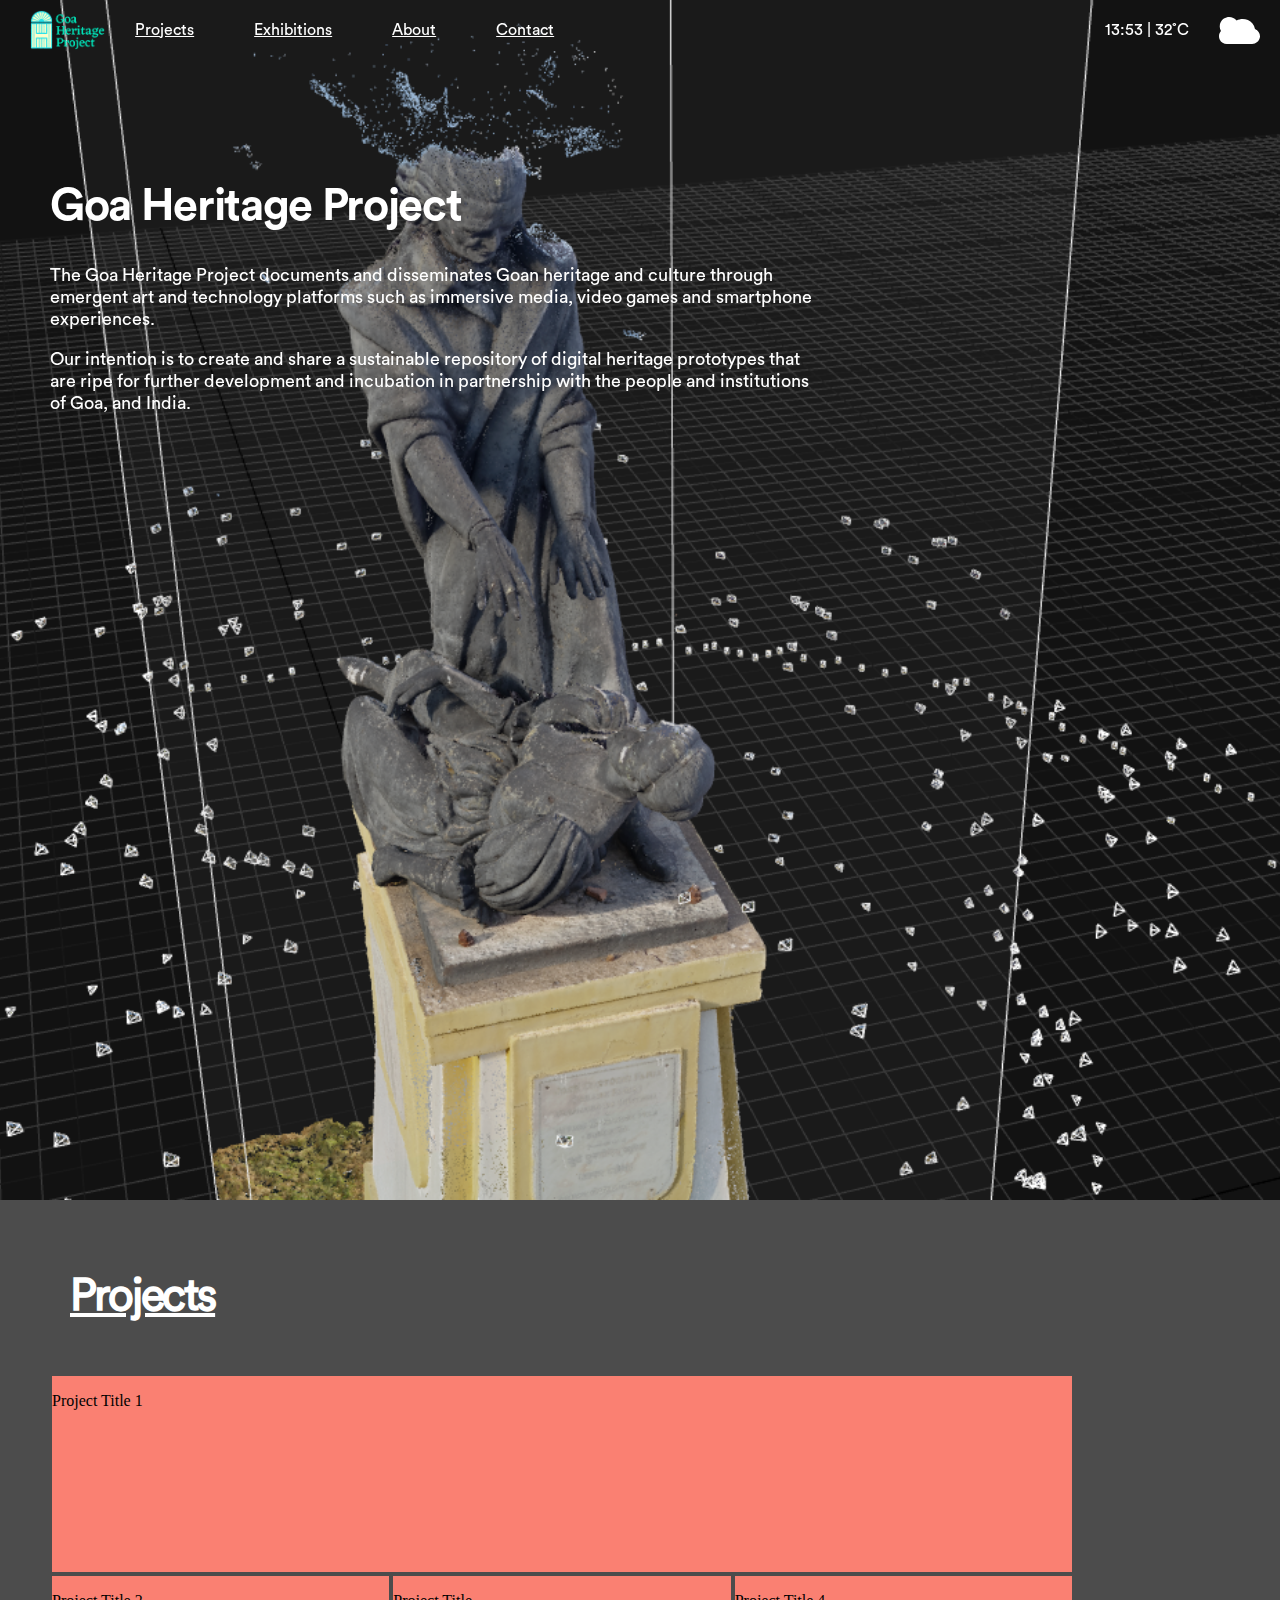
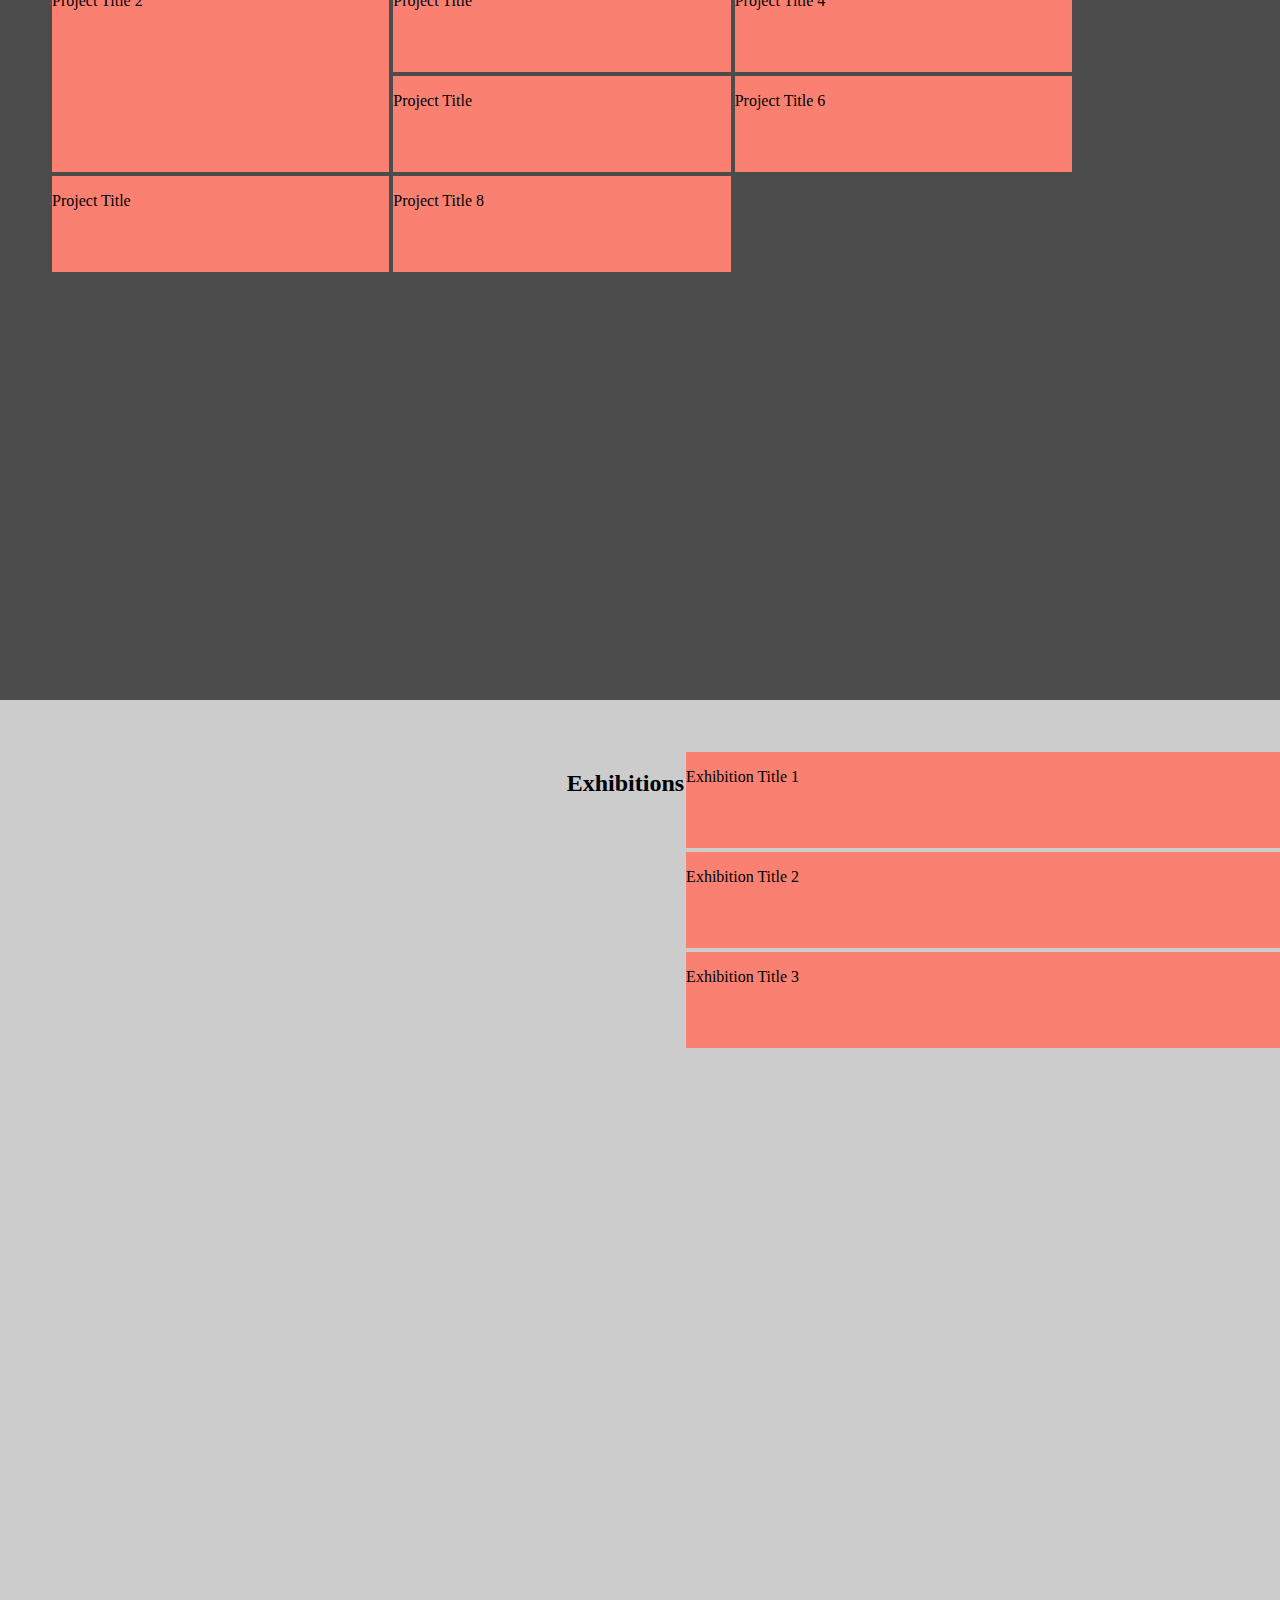
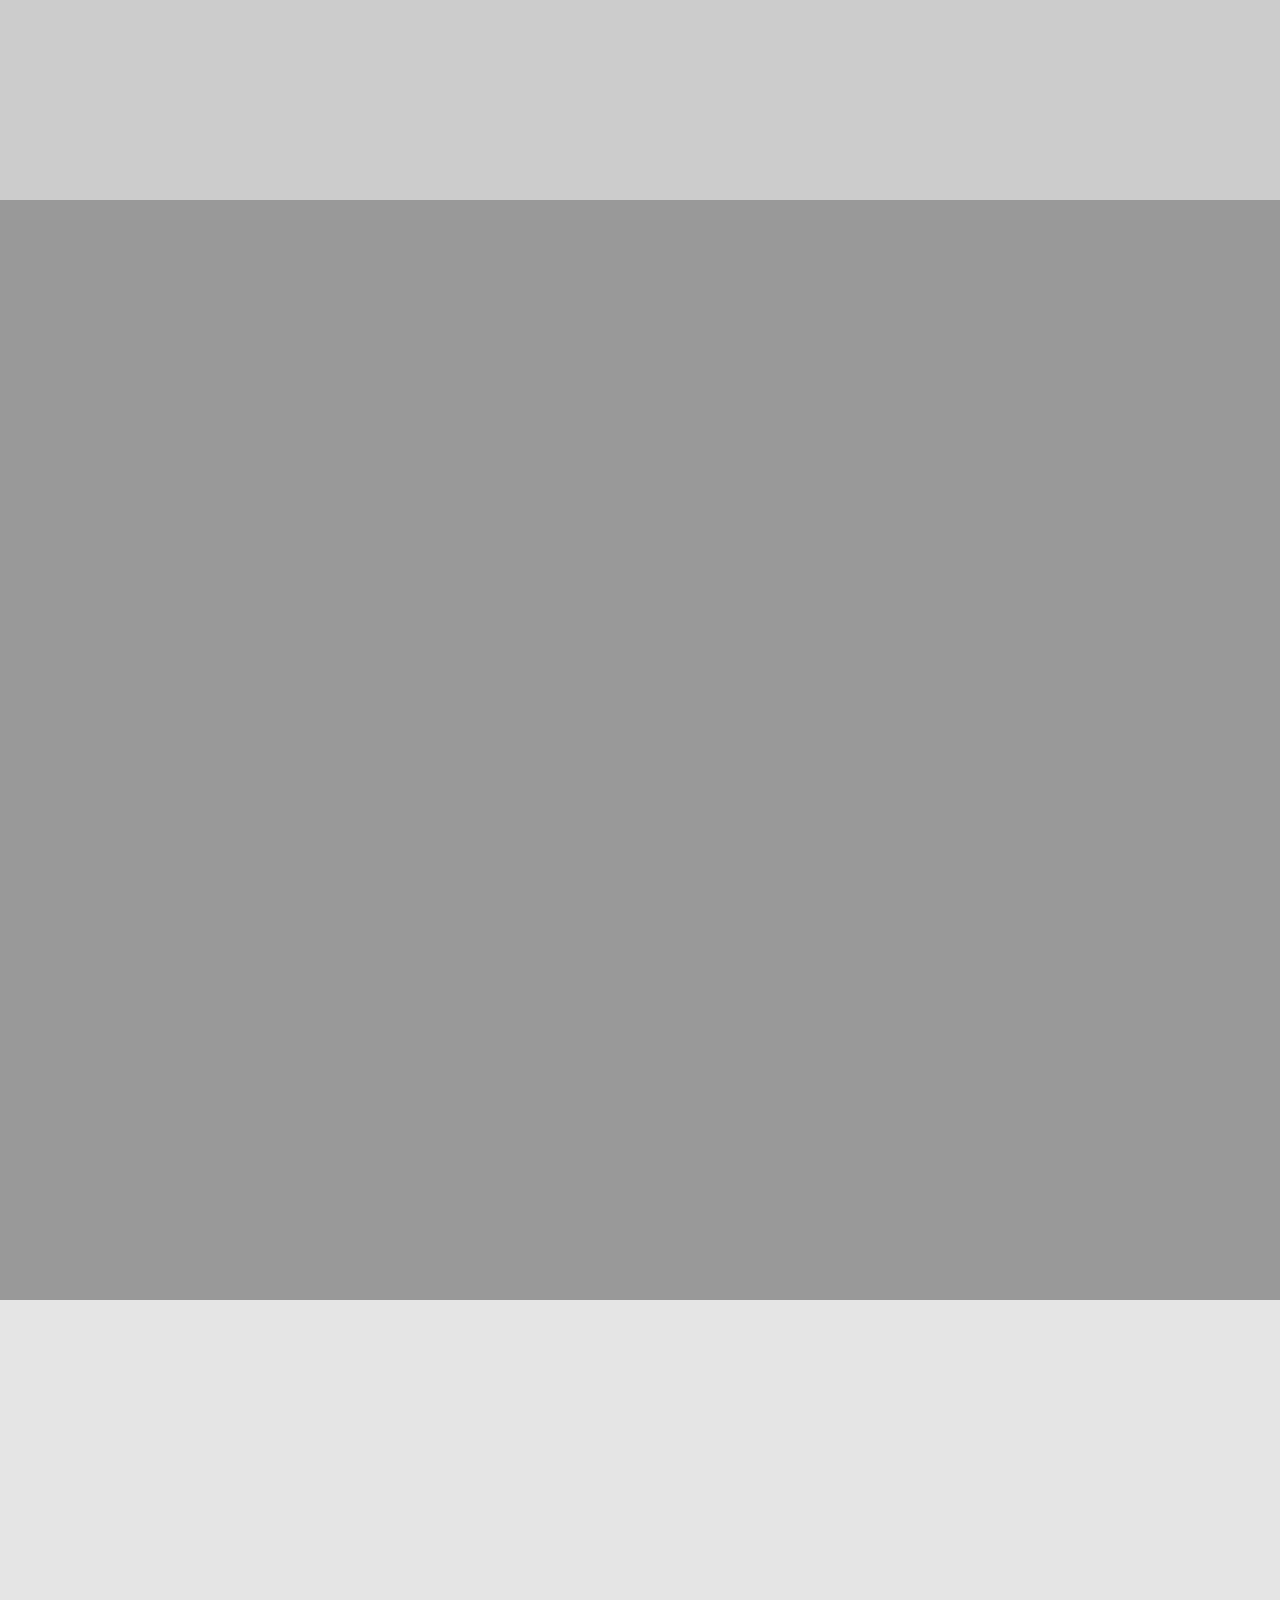
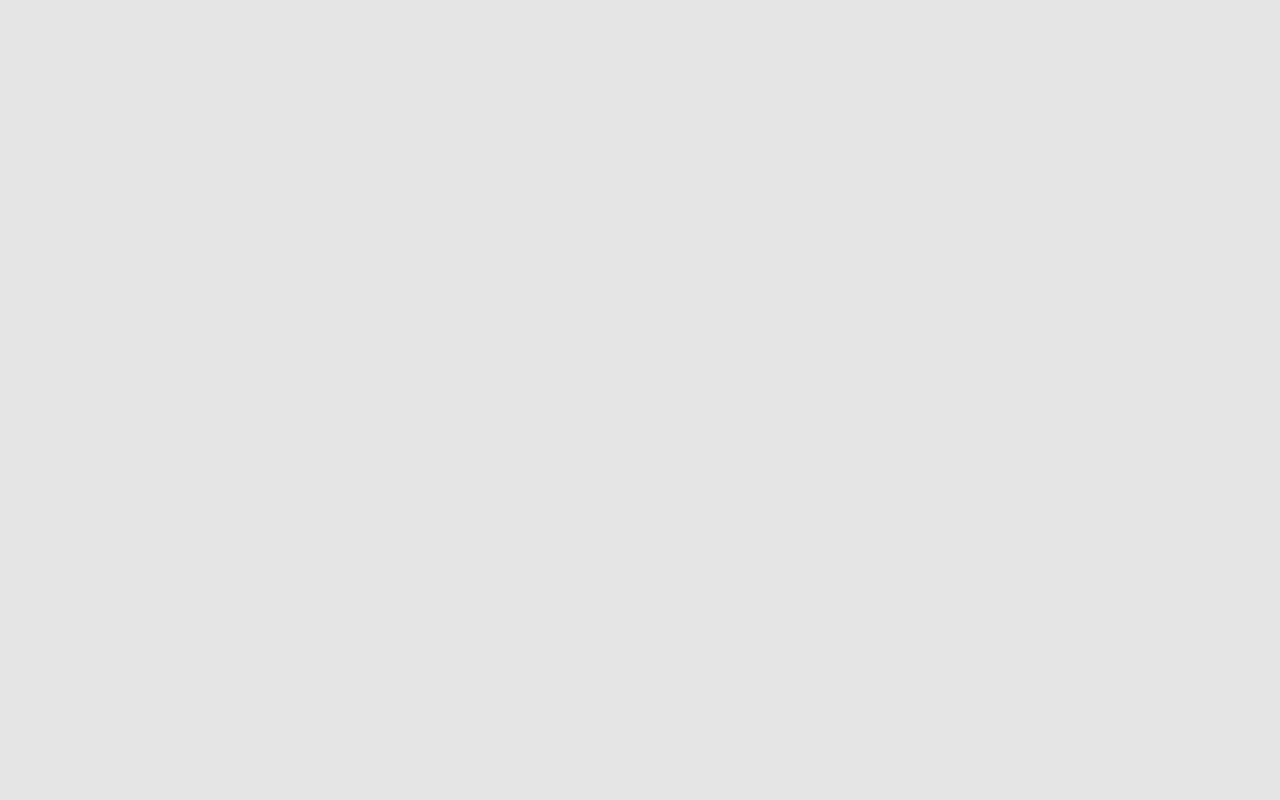
==== index.html @ 7edc8ddc "++" ====
<!DOCTYPE html>
<html lang="en">
<head>
	<meta charset="utf-8">
	
	<meta http-equiv="x-ua-compatible" content="ie=edge">
	
	<title>Goa Heritage Project</title>
	
	<meta name="description" content="">
	
	<meta name="viewport" content="width=device-width, initial-scale=1.0">
		
	<!--	<script src="" type="text/javascript"></script>-->
		  <link rel="stylesheet" href="home.css">
</head>
<body>
	<div class="navigation">
		<div class="navbar">
			<img src="ghp_logo.png" class="logo" /></a>
			<a href="#" class="w-nav-link">Projects</a>
			<a href="#" class="w-nav-link">Exhibitions</a>
			<a href="#" class="w-nav-link">About</a>
			<a href="#" class="w-nav-link">Contact</a></div>
		
		<div class="temp"><a href="#" class="w-nav-link">13:53	 	| 	32˚C</a>
			
			<svg width="41px" height="27px" viewBox="0 0 41 27" version="1.1" xmlns="http://www.w3.org/2000/svg" xmlns:xlink="http://www.w3.org/1999/xlink" class="cloud">
				<g id="Page-1" stroke="none" stroke-width="1" fill="none" fill-rule="evenodd">
					<g id="Desktop-HD-Copy" transform="translate(-1298.000000, -45.000000)" fill="#FFFFFF" fill-rule="nonzero">
						<g id="Group-2" transform="translate(79.000000, 18.000000)">
							<path d="M1255.00254,38.8856057 C1254.16754,35.0202315 1251.54136,31.7720954 1247.91732,30.1224064 C1244.29328,28.4727173 1240.09639,28.6149443 1236.59448,30.5061229 C1233.50047,26.6952392 1227.9746,25.8744179 1223.88958,28.6189178 C1219.80455,31.3634176 1218.52669,36.7552835 1220.95157,41.0157173 C1218.91891,43.3213877 1218.42833,46.5898662 1219.69582,49.3822269 C1220.96332,52.1745875 1223.75635,53.9785766 1226.84531,54 L1252.12678,54 C1255.91486,53.9866938 1259.1603,51.3100553 1259.86237,47.6201588 C1260.56443,43.9302622 1258.52551,40.2657132 1255.00254,38.8856057 L1255.00254,38.8856057 Z" id="Path"></path>
						</g>
					</g>
				</g>
			</svg>
		</div>
	</div>
	
	<!--Top Section-->
	
	<div class="top-section">
		<div class="top-container">
			<h1>Goa Heritage Project</h1>
			
			<p class="regular">The Goa Heritage Project documents and disseminates Goan heritage and culture through emergent art and technology platforms such as immersive media, video games and smartphone experiences.</p>
			
			<p class="strong">Our intention is to create and share a sustainable repository of digital heritage prototypes that are ripe for further development and incubation in partnership with the people and institutions of Goa, and India.</p>
		</div>
	</div>
	
	<!--Projects Section-->
	
	<div class="project-section">
		<div class="project-container">
			<h2>Projects</h2>
			
			<div class="project-grid">
				<div class="project1">
					<div class="proj-title">
						<p>Project Title 1</p>
					</div>
				</div>
				
				<div class="project2">
					<div class="proj-title">
						<p>Project Title 2</p>
					</div>
				</div>
				
				<div class="project3">
					<div class="proj-title">
						<p>Project Title</p>
					</div>
				</div>
				
				<div class="project4">
					<div class="proj-title">
						<p>Project Title 4</p>
					</div>
				</div>
				
				<div class="project5">
					<div class="proj-title">
						<p>Project Title</p>
					</div>
				</div>
				
				<div class="project6">
					<div class="proj-title">
						<p>Project Title 6</p>
					</div>
				</div>
				
				<div class="project7">
					<div class="proj-title">
						<p>Project Title</p>
					</div>
				</div>
				
				<div class="project8">
					<div class="proj-title">
						<p>Project Title 8</p>
					</div>
				</div>
			</div>
		</div>
	</div>
	
	<div class="exhibition-section">
		<div class="exhibition-container"></div>
		
		<h2>Exhibitions</h2>
		
		<div class="exhib-grid">
			<div class="exhib1">
				<div class="exhib-title">
					<p>Exhibition Title 1</p>
				</div>
			</div>
			<div class="exhib2">
				<div class="exhib-title">
					<p>Exhibition Title 2</p>
				</div>
			</div>
			<div class="exhib3">
				<div class="exhib-title">
					<p>Exhibition Title 3</p>
				</div>
			</div>
			
		</div>
	</div>
	
	<div class="about-section">
		<div class="about-container">
			
		</div>
	</div>
	<div class="contact-section">
		<div class="contact-container">
			
		</div>
	</div>
</body>

<!--<body>
	<div data-collapse="medium" data-animation="default" data-duration="400" class="navbar w-nav">
		<div class="w-container"><a href="#" class="brand w-nav-brand">
			<img src="ghp_logo.png" class="image" /></a>
			
			<nav role="navigation" class="w-nav-menu"><a href="#" class="w-nav-link">Home</a>
				<a href="#" class="w-nav-link">Contact</a>
				<a href="#" class="w-nav-link">About</a>
				<a href="#" class="w-nav-link">Temp</a></nav>
			
			<div class="w-nav-button">
				<div class="w-icon-nav-menu"></div>
			</div>
		</div>
	</div>
	
	<div></div>
	
	<div class="top-section">
		<div class="container w-container">
			<h1 class="heading">Goa Heritage Project</h1>
		</div>
	</div>
</body>-->
<!--<div class="main-nav">
	<div class="logo">
		<img src="ghp_logo.png" alt="Goa Heritage Project Logo" />
	</div>
		<a href="#">Projects</a>
		<a href="#">About</a>
	<a href="#">Contact</a>
	<a href="#">Exhibition</a>
<a href="#">Time/Temperature</a></div>

<section class="top-container">
	<div class="background-image">
		<div class="top-header">
			<h1>Goa Heritage Project</h1>
			
			<p>The Goa Heritage Project documents and disseminates Goan heritage and culture through emergent art and technology platforms such as immersive media, video games and smartphone experiences.</p>
			
			<p class="bold">Our intention is to create and share a sustainable repository of digital heritage prototypes that are ripe for further development and incubation in partnership with the people and institutions of Goa, and India.</p>
		</div>
	</div>
</section>

<section class="project-container"></section>

<div class="project-div">
	<h1>Projects</h1>
	
	<p>The Goa Heritage Project documents and disseminates Goan heritage and culture through emergent art and technology platforms such as immersive media, video games and smartphone experiences.</p>
	
	<div class="project-holder">
		<div class="project"></div>
		
		<div class="project"></div>
		
		<div class="project"></div>
		
		<div class="project"></div>
		
		<div class="project"></div>
		
		<div class="project"></div>
		grid of projects
	</div>
</div>

<section class="top-container"></section>-->

<!--<div class="section1">
	<h1>Goa Heritage Project</h1>
	
	<p>The Goa Heritage Project was a year long project funded by the British Council and the Prince Claus Fund to document and disseminate Goan heritage and culture through emergent art and technology platforms such as immersive media, video games and smartphone experiences.</p>
	
	<p>Our intention is to create and share a sustainable repository of digital heritage prototypes that are ripe for further development and incubation in partnership with the people and institutions of Goa, and India.</p>
	
	<p>Bringing the voices of people into the design of future heritage experiences is key to the sustainability of culture, and the project explores various routes to participation in the design process. The artistic outcomes of this project live a parallel life as potential frameworks for collaboration that can bring greater vibrance and sustainability of cultural heritage to the state of Goa.</p>
</div>

<div class="sectionp">
	<h1>Projects</h1>
	<!--All projects come here within grid-->
	<!--<div class="projectcon">
	<div class="n_proj">
		<div class="name">
			<p>Panjim 175</p>
		</div>
		
		<div class="desc">
			<p>Panjim 175 is a mobile app which helps users explore the beautiful city of Panjim</p>
		</div>
	</div>
	
	<div class="n_proj">
		<div class="name">
			<p>Muse de Goa</p>
		</div>
	</div>
	
	<div class="n_proj">
		<div class="name">
			<p>Handmade Narkasur</p>
		</div>
	</div>
</div>
</div>

<div class="section">
	<h1>Displays</h1>
	<!--All about displays here--*>
</div>

<div class="section">
	<h1>Funders</h1>
</div>

<div class="footer">
	<h1>Contact us</h1>
	
	<p>social media</p>
	
	<p>email</p>
</div>--*>-->
</html>
---- home.css ----
@font-face {
font-family: "CircularBook";
src: url('fonts/CircularStd-Book.otf') format("opentype");
}

@font-face {
font-family: "CircularBold";
src: url('fonts/CircularStd-Bold.otf') format("opentype");
}

html, body {
	width: 100%;
	height: 100%;
	margin: 0;
	padding: 0;
}

.navigation {
	top: 0;
	left: 0;
	position: fixed;
	width: 100%;
	background-color: rgba(0, 0, 0, 0.0);
	height: 40px;
	padding: 10px 30px 10px 30px;
	display: flex;
	flex-direction: row;
	justify-content: space-between;
	align-items: center;
}

.logo {
	height: 100%;
}

.navbar {
	height: 100%;
	display: flex;
	align-items: center;
}

.temp {
	padding-right: 50px;
	display: flex;
	align-items: center;
}

.temp a {
	text-decoration: none;
}

a {
	padding: 30px;
	font-family: CircularBook;
	color: white;
	text-decoration: underline;
}

.top-section {
	vertical-align: top;
	margin: 0;
	top: 0;
	height: 100vh;
	width: 100%;
	display: flex;
	padding: 150px 50px 150px 50px;
	background: url(2.PNG) no-repeat center scroll rgba(0, 0, 0, 0.84);
	background-size: cover;
}

.overlay {
	position: fixed; /* Sit on top of the page content */
	display: block;
	width: 100%; /* Full width (cover the whole page) */
	height: 100%; /* Full height (cover the whole page) */
	top: 0;
	left: 0;
	right: 0;
	bottom: 0;
	background-color: rgba(0,0,0,0.3); /* Black background with opacity */
	z-index: 1; /* Specify a stack order in case you're using a different order for other elements */
}

.top-container {
	width: 60%;
	z-index: 3;
}

.top-container h1 {
	font-family: CircularBold;
	font-size: 45px;
	color: #FFFFFF;
	letter-spacing: -1.34px;
}

.top-container p.regular {
	font-family: CircularBook;
	font-size: 18px;
	color: #FFFFFF;
}

.top-container p.strong {
	font-family: CircularBook;
	font-size: 18px;
	color: #FFFFFF;
}

.project-section {
	vertical-align: top;
	top: 0;
	margin: 0;
	background-color: rgba(0, 0, 0, 0.70);
	width: 100%;
	height: 100vh;
	display: flex;
	padding: 50px 50px 150px 50px;
}

.project-container {
	width: 80%;
	display: flex;
	flex-direction: column;
}

.project-container h2 {
	font-family: CircularBook;
	text-decoration: underline;
	font-size: 45px;
	color: #FFFFFF;
	letter-spacing: -2.36px;
	margin: 20px 20px 50px 20px;
}


.project-grid {
	width: 100%;
	display: grid;
	grid-template-columns: repeat(3, 1fr);
	grid-auto-rows: 100px;
}

.project1 {
	margin: 2px;
	/*width: 20%;*/
	/*height: 150px;*/
	outline: 2px;
	background-color: salmon;
	grid-column-start: 1;
	grid-column-end: 4;
	grid-row-start: 1;
	grid-row-end: 3;
}

.project2 {
	margin: 2px;
	/*width: 20%;*/
	/*height: 150px;*/
	outline: 2px;
	background-color: salmon;
	grid-column-start: 1;
	grid-row-start: 3;
	grid-row-end: 5;
}

.project3 {
	margin: 2px;
	/*width: 20%;*/
	/*height: 150px;*/
	outline: 2px;
	background-color: salmon;
}

.project4 {
	margin: 2px;
	/*width: 20%;*/
	/*height: 150px;*/
	outline: 2px;
	background-color: salmon;
}

.project5 {
	margin: 2px;
	/*width: 20%;*/
	/*height: 150px;*/
	outline: 2px;
	background-color: salmon;
}

.project6 {
	margin: 2px;
	/*width: 20%;*/
	/*height: 150px;*/
	outline: 2px;
	background-color: salmon;
}

.project7 {
	margin: 2px;
	/*width: 20%;*/
	/*height: 150px;*/
	outline: 2px;
	background-color: salmon;
}

.project8 {
	margin: 2px;
	/*width: 20%;*/
	/*height: 150px;*/
	outline: 2px;
	background-color: salmon;
}

.exhibition-section {
	vertical-align: top;
	top: 0;
	margin: 0;
	background-color: rgba(0, 0, 0, 0.20);
	width: 100%;
	height: 100vh;
	display: flex;
	padding: 50px 50px 150px 50px;
}

.exhibition-container {
	width: 80%;
	display: flex;
	flex-direction: column;
}
.exhib-grid {
	width: 100%;
	display: grid;
	grid-template-columns: 1fr;
	grid-auto-rows: 100px;
}

.exhib1 {
	margin: 2px;
	/*width: 20%;*/
	/*height: 150px;*/
	outline: 2px;
	background-color: salmon;
}

.exhib2 {
	margin: 2px;
	/*width: 20%;*/
	/*height: 150px;*/
	outline: 2px;
	background-color: salmon;
}

.exhib3 {
	margin: 2px;
	/*width: 20%;*/
	/*height: 150px;*/
	outline: 2px;
	background-color: salmon;
}
.about-section {
	vertical-align: top;
	top: 0;
	margin: 0;
	background-color: rgba(0, 0, 0, 0.40);
	width: 100%;
	height: 100vh;
	display: flex;
	padding: 50px 50px 150px 50px;
}

.about-container {
	width: 80%;
	display: flex;
	flex-direction: column;
}

.contact-section {
	vertical-align: top;
	top: 0;
	margin: 0;
	background-color: rgba(0, 0, 0, 0.10);
	width: 100%;
	height: 100vh;
	display: flex;
	padding: 50px 50px 150px 50px;
}

.contact-container {
	width: 80%;
	display: flex;
	flex-direction: column;
}

/*html {
	background-color: white;
	scroll-behavior: smooth;
}

body {
}

.main-nav {
	position: fixed;
	top: 0;
	left: 0;
	right: 0;
	width: 100%;
	height: 50px;
	background-color: black;
	display: block;
	/*display: flex;
	flex-direction: row;
	justify-content: space-between;
	align-items: center;
	align-content: center;*!/
	padding: 20px;
}

.main-nav a {
	text-decoration: none;
	color: white;
	font-size: 1.1rem;
}

.main-nav img {
	max-height: 5vw;
	min-height: 30px;
}

.top-container {
	background-color: fuchsia;
	height: 100vh;
	width: 100%;
	margin-top: 50px; /* Add a top margin to avoid content overlay *!/
}

/*.section1 {
	width: 100vw;
	padding-top: 80px;
	height: 100vh;
	background-image: url("ghp_back.png");
	background-color: black;
	background-size: cover;
	background-repeat: no-repeat;
	color: white;
	font-family: hk_grotesklight;
	font-size: 18px;
	padding-left: 30px;
	padding-right: 30px;
}

.section1 .h1 {
	font-family: ;
}

.sectionp {
	width: 100vw;
	padding-top: 80px;
	height: 100vh;
	background-color: salmon;
	color: white;
	font-family: hk_grotesklight;
}

.projectcon {
	margin-left: auto;
	margin-right: auto;
	width: 95.3%;
	height: 100vh;
	margin-bottom: 75px;
	font-family: hk_grotesklight;
}

.n_proj {
	display: block;
	float: left;
	position: relative;
	height: 24%;
	width: 19.8%;
	border: 0.5px solid #ffffff;
}

.name {
	display: block;
	color: #fff;
	font-family: hk_groteskbold;
	font-weight: 700;
	position: absolute;
	top: 10px;
	left: 10px;
	font-size: 17px;
}

.desc {
	padding: 10px;
	text-decoration: none;
	top: 55%;
	font-family: hk_grotesklight;
	transform-origin: center;
	cursor: pointer;
	position: absolute;
	font-size: 12px;
	color: #AFF9AF;
}

.section {
	width: 100vw;
	padding-top: 80px;
	height: 100vh;
	background-color: salmon;
	color: white;
	font-family: hk_grotesklight;
}

.section img {
	max-width: 350px;
}

.footer {
	background-color: teal;
	display: flex;
	align-items: center;
	justify-content: center;
	font-family: hk_grotesklight;
	font-size: 15px;
}*!/*/
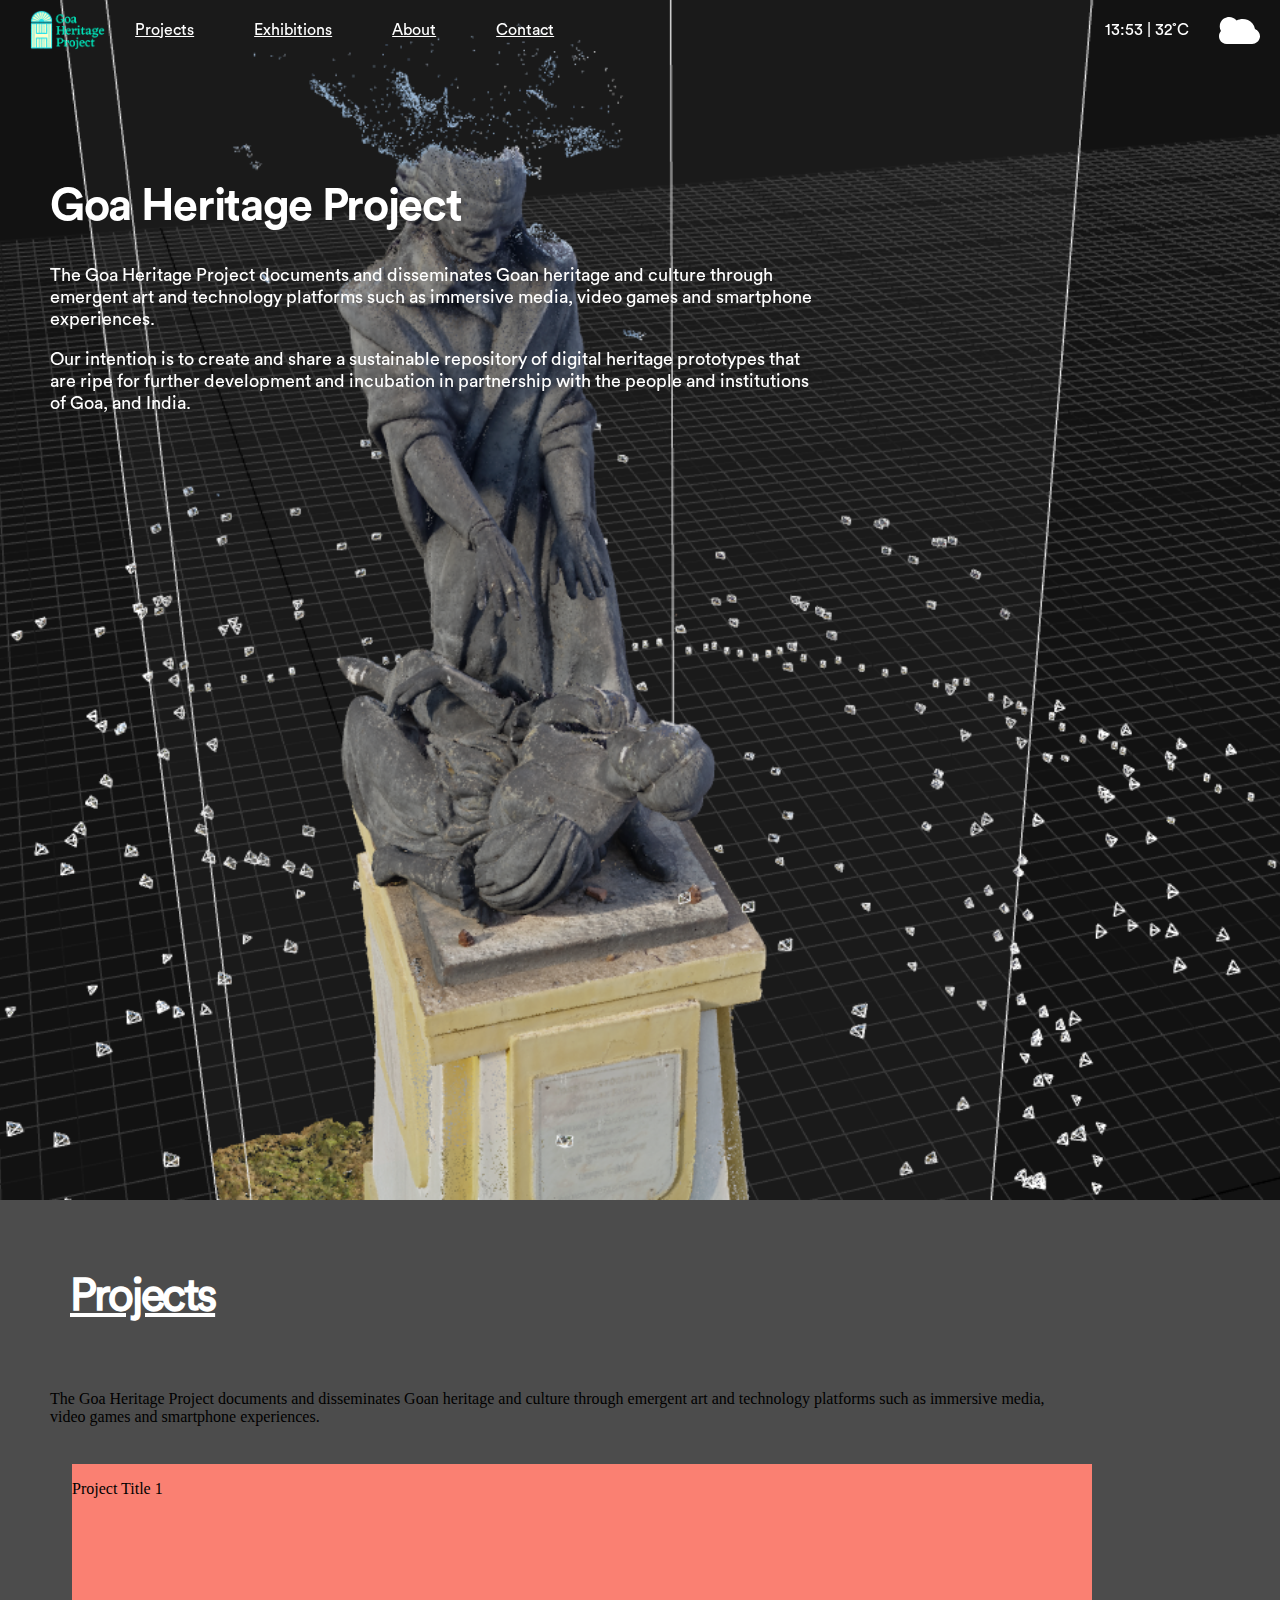
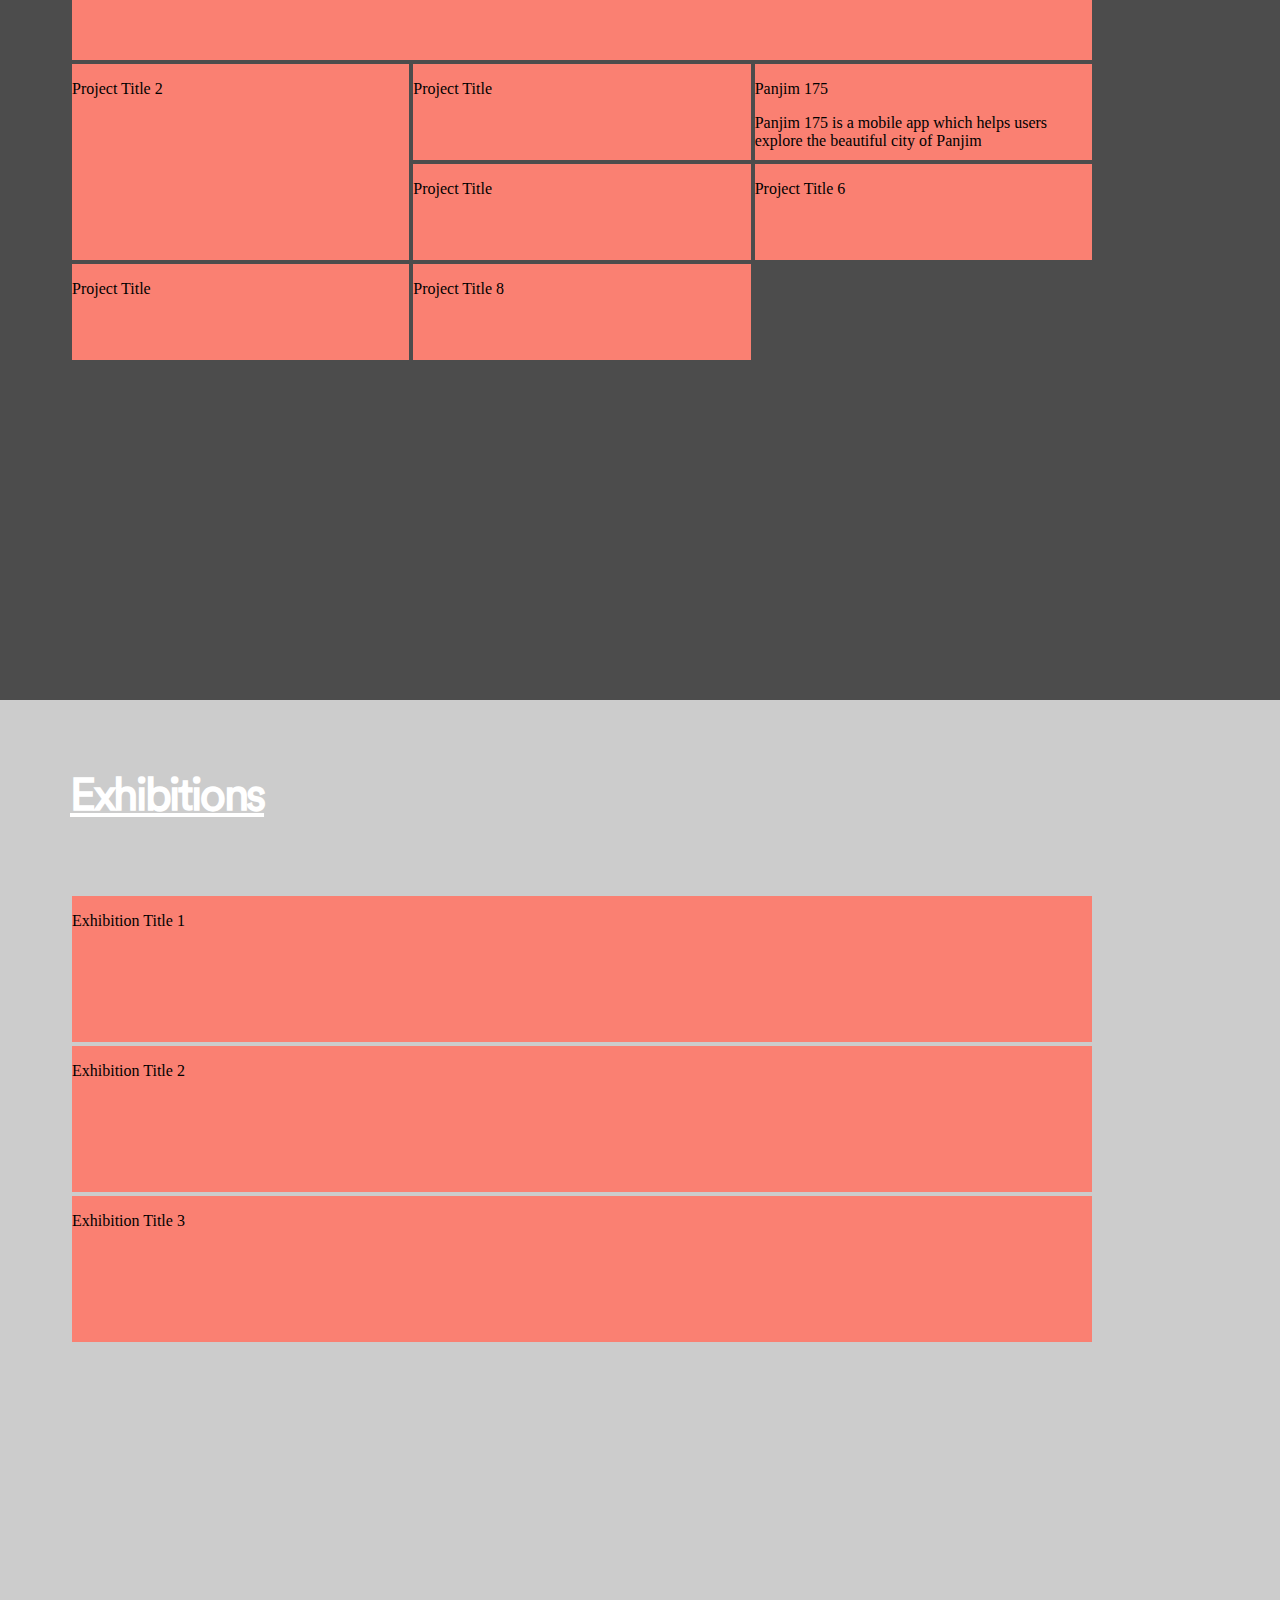
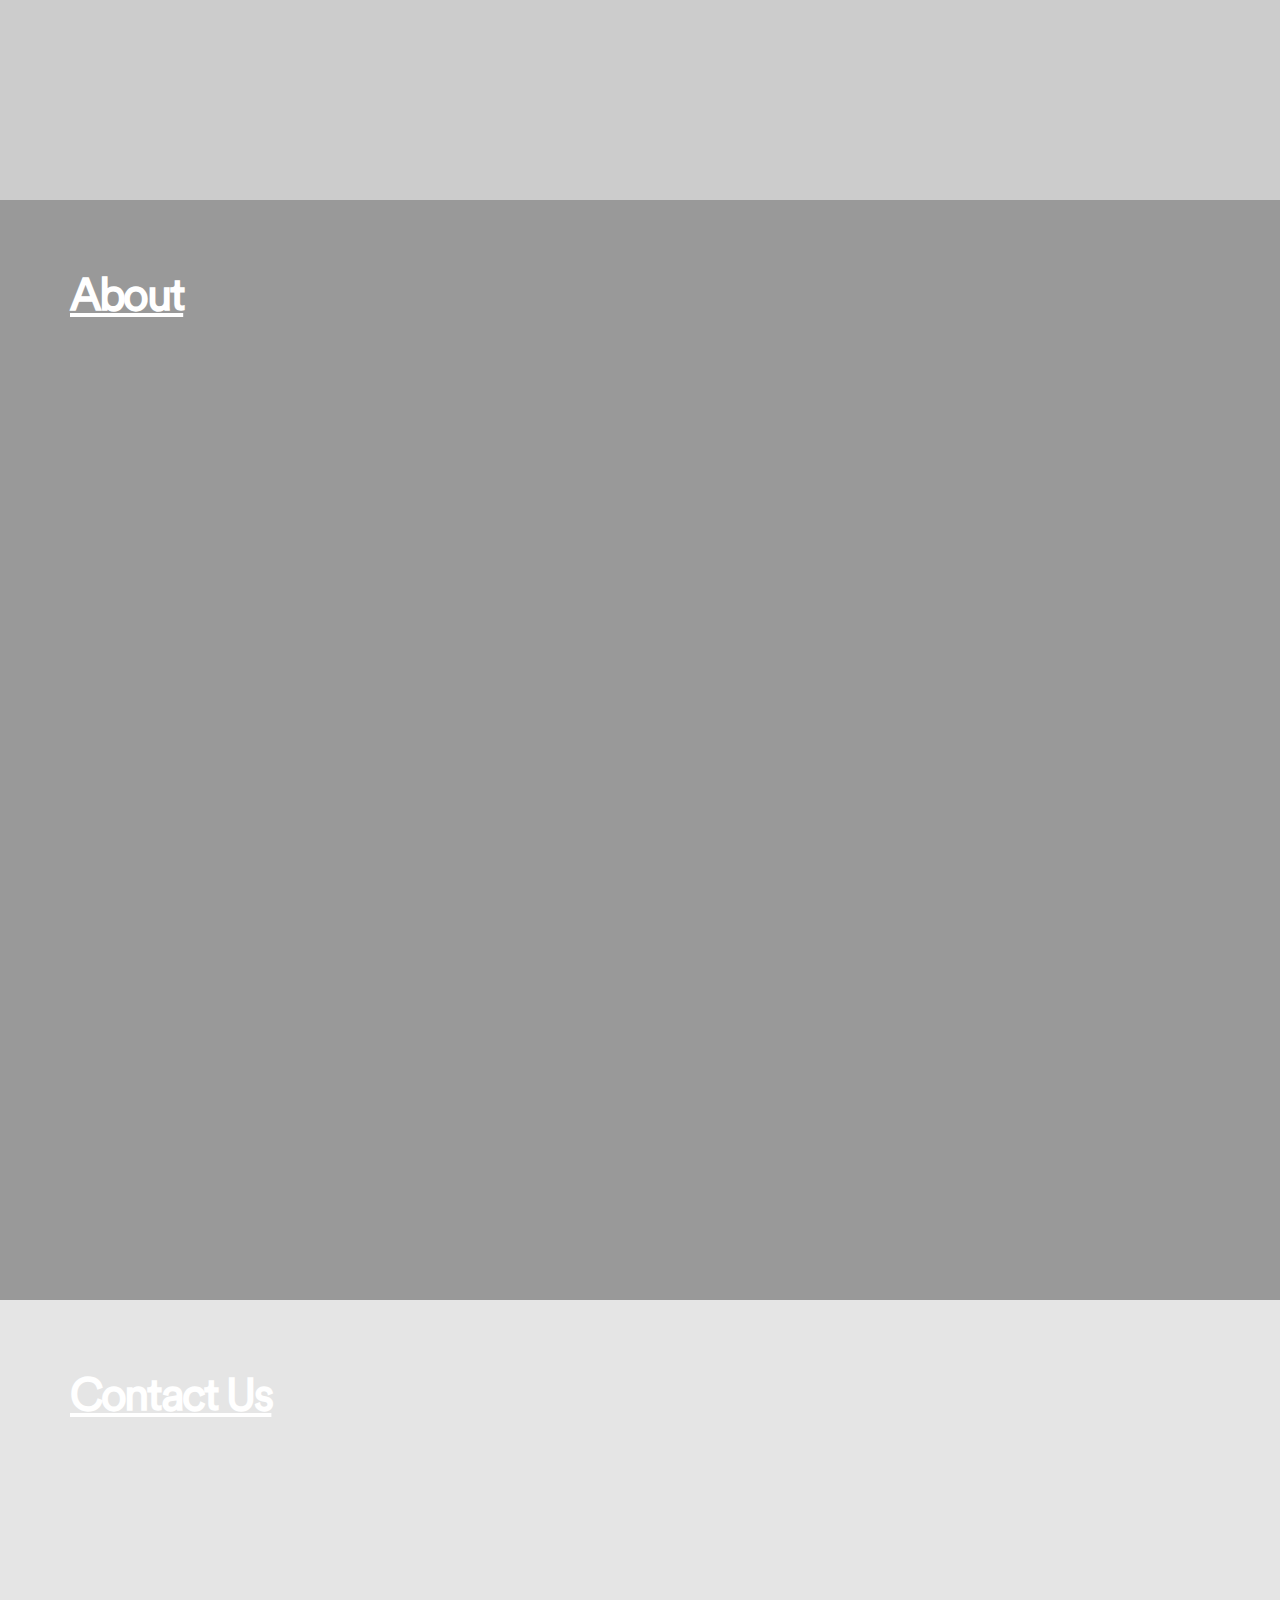
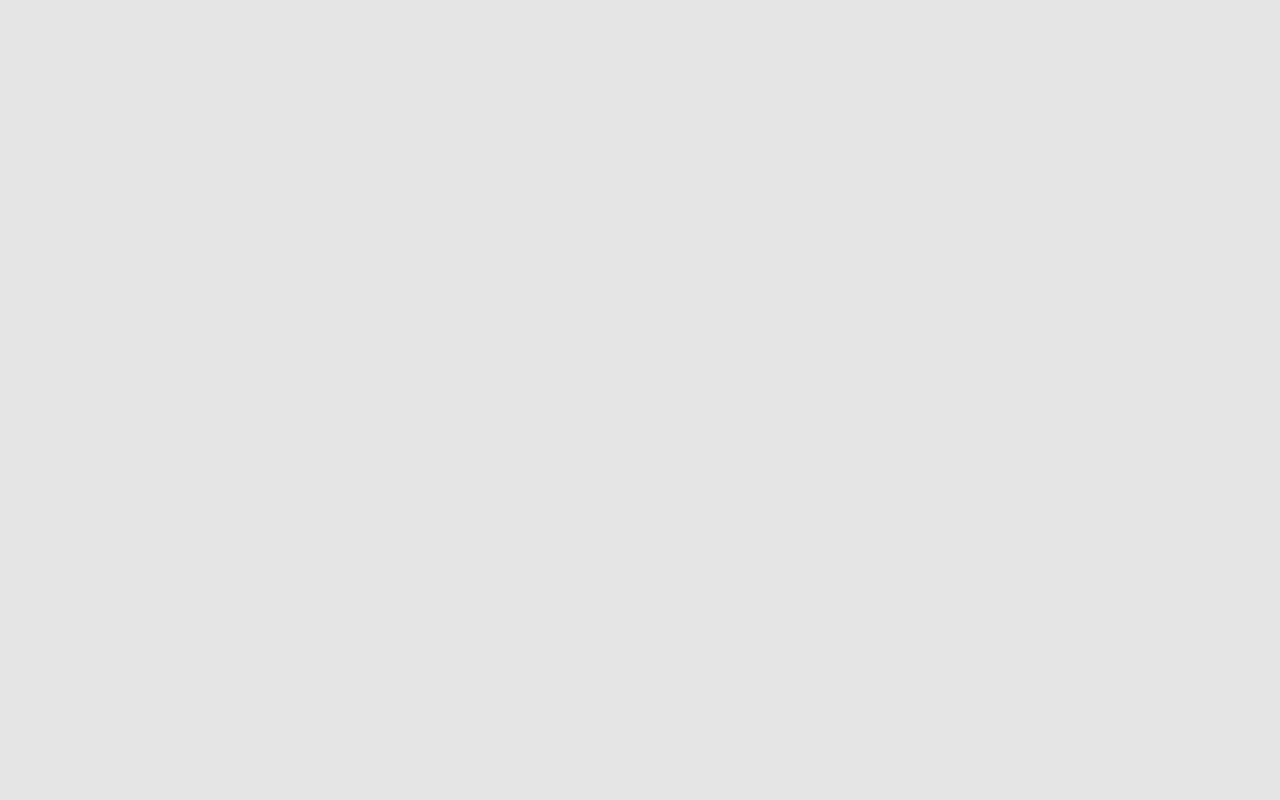
==== commit 9cce47a5: "clean up" ====
--- a/index.html
+++ b/index.html
@@ -55,6 +55,8 @@
 		<div class="project-container">
 			<h2>Projects</h2>
 			
+			<p>The Goa Heritage Project documents and disseminates Goan heritage and culture through emergent art and technology platforms such as immersive media, video games and smartphone experiences.</p>
+			
 			<div class="project-grid">
 				<div class="project1">
 					<div class="proj-title">
@@ -76,7 +78,9 @@
 				
 				<div class="project4">
 					<div class="proj-title">
-						<p>Project Title 4</p>
+						<p>Panjim 175</p>
+						
+						<p>Panjim 175 is a mobile app which helps users explore the beautiful city of Panjim</p>
 					</div>
 				</div>
 				
@@ -108,165 +112,41 @@
 	</div>
 	
 	<div class="exhibition-section">
-		<div class="exhibition-container"></div>
-		
-		<h2>Exhibitions</h2>
-		
-		<div class="exhib-grid">
-			<div class="exhib1">
-				<div class="exhib-title">
-					<p>Exhibition Title 1</p>
+		<div class="exhibition-container">
+			<h2>Exhibitions</h2>
+			
+			<div class="exhib-grid">
+				<div class="exhib1">
+					<div class="exhib-title">
+						<p>Exhibition Title 1</p>
+					</div>
+				</div>
+				
+				<div class="exhib2">
+					<div class="exhib-title">
+						<p>Exhibition Title 2</p>
+					</div>
+				</div>
+				
+				<div class="exhib3">
+					<div class="exhib-title">
+						<p>Exhibition Title 3</p>
+					</div>
 				</div>
 			</div>
-			<div class="exhib2">
-				<div class="exhib-title">
-					<p>Exhibition Title 2</p>
-				</div>
-			</div>
-			<div class="exhib3">
-				<div class="exhib-title">
-					<p>Exhibition Title 3</p>
-				</div>
-			</div>
-			
 		</div>
 	</div>
 	
 	<div class="about-section">
 		<div class="about-container">
-			
+			<h2>About</h2>
 		</div>
 	</div>
+	
 	<div class="contact-section">
 		<div class="contact-container">
-			
+			<h2>Contact Us</h2>
 		</div>
 	</div>
 </body>
-
-<!--<body>
-	<div data-collapse="medium" data-animation="default" data-duration="400" class="navbar w-nav">
-		<div class="w-container"><a href="#" class="brand w-nav-brand">
-			<img src="ghp_logo.png" class="image" /></a>
-			
-			<nav role="navigation" class="w-nav-menu"><a href="#" class="w-nav-link">Home</a>
-				<a href="#" class="w-nav-link">Contact</a>
-				<a href="#" class="w-nav-link">About</a>
-				<a href="#" class="w-nav-link">Temp</a></nav>
-			
-			<div class="w-nav-button">
-				<div class="w-icon-nav-menu"></div>
-			</div>
-		</div>
-	</div>
-	
-	<div></div>
-	
-	<div class="top-section">
-		<div class="container w-container">
-			<h1 class="heading">Goa Heritage Project</h1>
-		</div>
-	</div>
-</body>-->
-<!--<div class="main-nav">
-	<div class="logo">
-		<img src="ghp_logo.png" alt="Goa Heritage Project Logo" />
-	</div>
-		<a href="#">Projects</a>
-		<a href="#">About</a>
-	<a href="#">Contact</a>
-	<a href="#">Exhibition</a>
-<a href="#">Time/Temperature</a></div>
-
-<section class="top-container">
-	<div class="background-image">
-		<div class="top-header">
-			<h1>Goa Heritage Project</h1>
-			
-			<p>The Goa Heritage Project documents and disseminates Goan heritage and culture through emergent art and technology platforms such as immersive media, video games and smartphone experiences.</p>
-			
-			<p class="bold">Our intention is to create and share a sustainable repository of digital heritage prototypes that are ripe for further development and incubation in partnership with the people and institutions of Goa, and India.</p>
-		</div>
-	</div>
-</section>
-
-<section class="project-container"></section>
-
-<div class="project-div">
-	<h1>Projects</h1>
-	
-	<p>The Goa Heritage Project documents and disseminates Goan heritage and culture through emergent art and technology platforms such as immersive media, video games and smartphone experiences.</p>
-	
-	<div class="project-holder">
-		<div class="project"></div>
-		
-		<div class="project"></div>
-		
-		<div class="project"></div>
-		
-		<div class="project"></div>
-		
-		<div class="project"></div>
-		
-		<div class="project"></div>
-		grid of projects
-	</div>
-</div>
-
-<section class="top-container"></section>-->
-
-<!--<div class="section1">
-	<h1>Goa Heritage Project</h1>
-	
-	<p>The Goa Heritage Project was a year long project funded by the British Council and the Prince Claus Fund to document and disseminate Goan heritage and culture through emergent art and technology platforms such as immersive media, video games and smartphone experiences.</p>
-	
-	<p>Our intention is to create and share a sustainable repository of digital heritage prototypes that are ripe for further development and incubation in partnership with the people and institutions of Goa, and India.</p>
-	
-	<p>Bringing the voices of people into the design of future heritage experiences is key to the sustainability of culture, and the project explores various routes to participation in the design process. The artistic outcomes of this project live a parallel life as potential frameworks for collaboration that can bring greater vibrance and sustainability of cultural heritage to the state of Goa.</p>
-</div>
-
-<div class="sectionp">
-	<h1>Projects</h1>
-	<!--All projects come here within grid-->
-	<!--<div class="projectcon">
-	<div class="n_proj">
-		<div class="name">
-			<p>Panjim 175</p>
-		</div>
-		
-		<div class="desc">
-			<p>Panjim 175 is a mobile app which helps users explore the beautiful city of Panjim</p>
-		</div>
-	</div>
-	
-	<div class="n_proj">
-		<div class="name">
-			<p>Muse de Goa</p>
-		</div>
-	</div>
-	
-	<div class="n_proj">
-		<div class="name">
-			<p>Handmade Narkasur</p>
-		</div>
-	</div>
-</div>
-</div>
-
-<div class="section">
-	<h1>Displays</h1>
-	<!--All about displays here--*>
-</div>
-
-<div class="section">
-	<h1>Funders</h1>
-</div>
-
-<div class="footer">
-	<h1>Contact us</h1>
-	
-	<p>social media</p>
-	
-	<p>email</p>
-</div>--*>-->
 </html>
--- a/home.css
+++ b/home.css
@@ -122,7 +122,7 @@
 	flex-direction: column;
 }
 
-.project-container h2 {
+h2 {
 	font-family: CircularBook;
 	text-decoration: underline;
 	font-size: 45px;
@@ -131,12 +131,12 @@
 	margin: 20px 20px 50px 20px;
 }
 
-
 .project-grid {
 	width: 100%;
 	display: grid;
 	grid-template-columns: repeat(3, 1fr);
 	grid-auto-rows: 100px;
+	padding: 20px;
 }
 
 .project1 {
@@ -226,11 +226,13 @@
 	display: flex;
 	flex-direction: column;
 }
+
 .exhib-grid {
 	width: 100%;
 	display: grid;
 	grid-template-columns: 1fr;
-	grid-auto-rows: 100px;
+	grid-auto-rows: 150px;
+	padding: 20px;
 }
 
 .exhib1 {
@@ -256,6 +258,7 @@
 	outline: 2px;
 	background-color: salmon;
 }
+
 .about-section {
 	vertical-align: top;
 	top: 0;
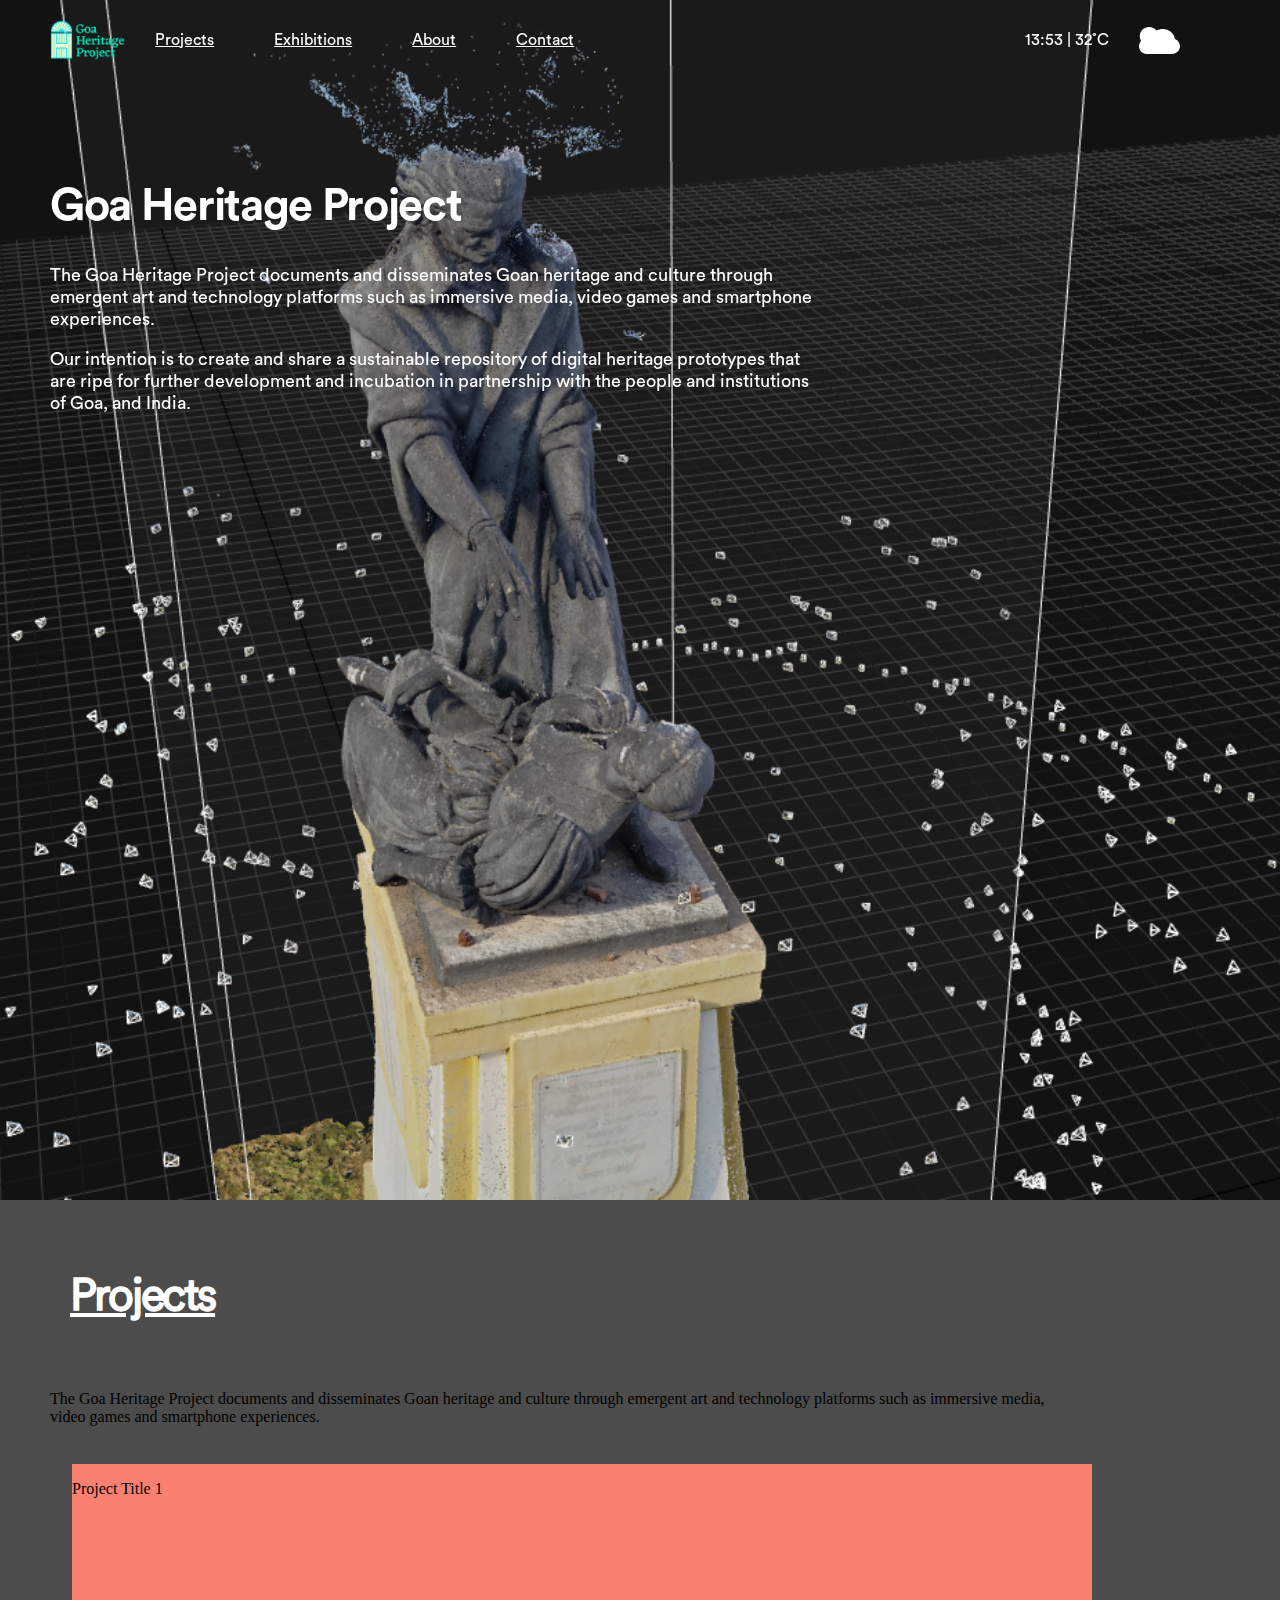
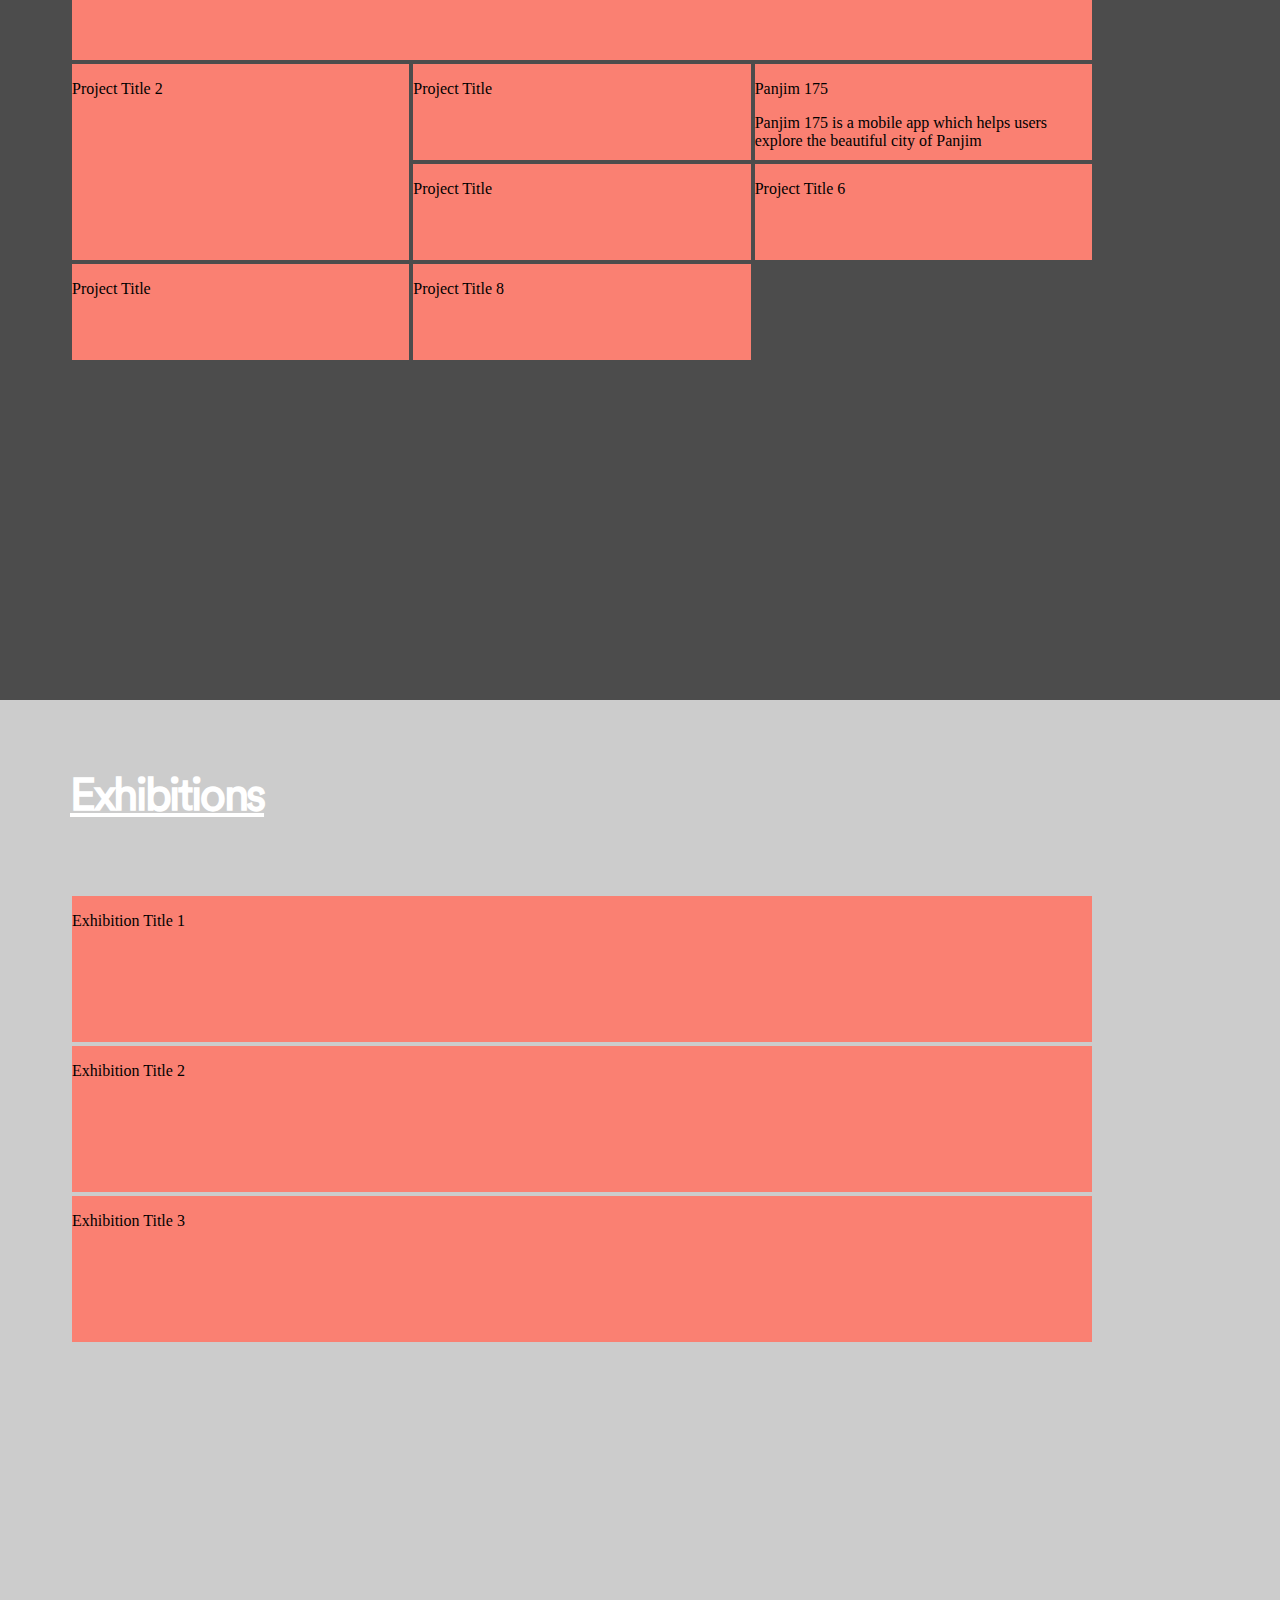
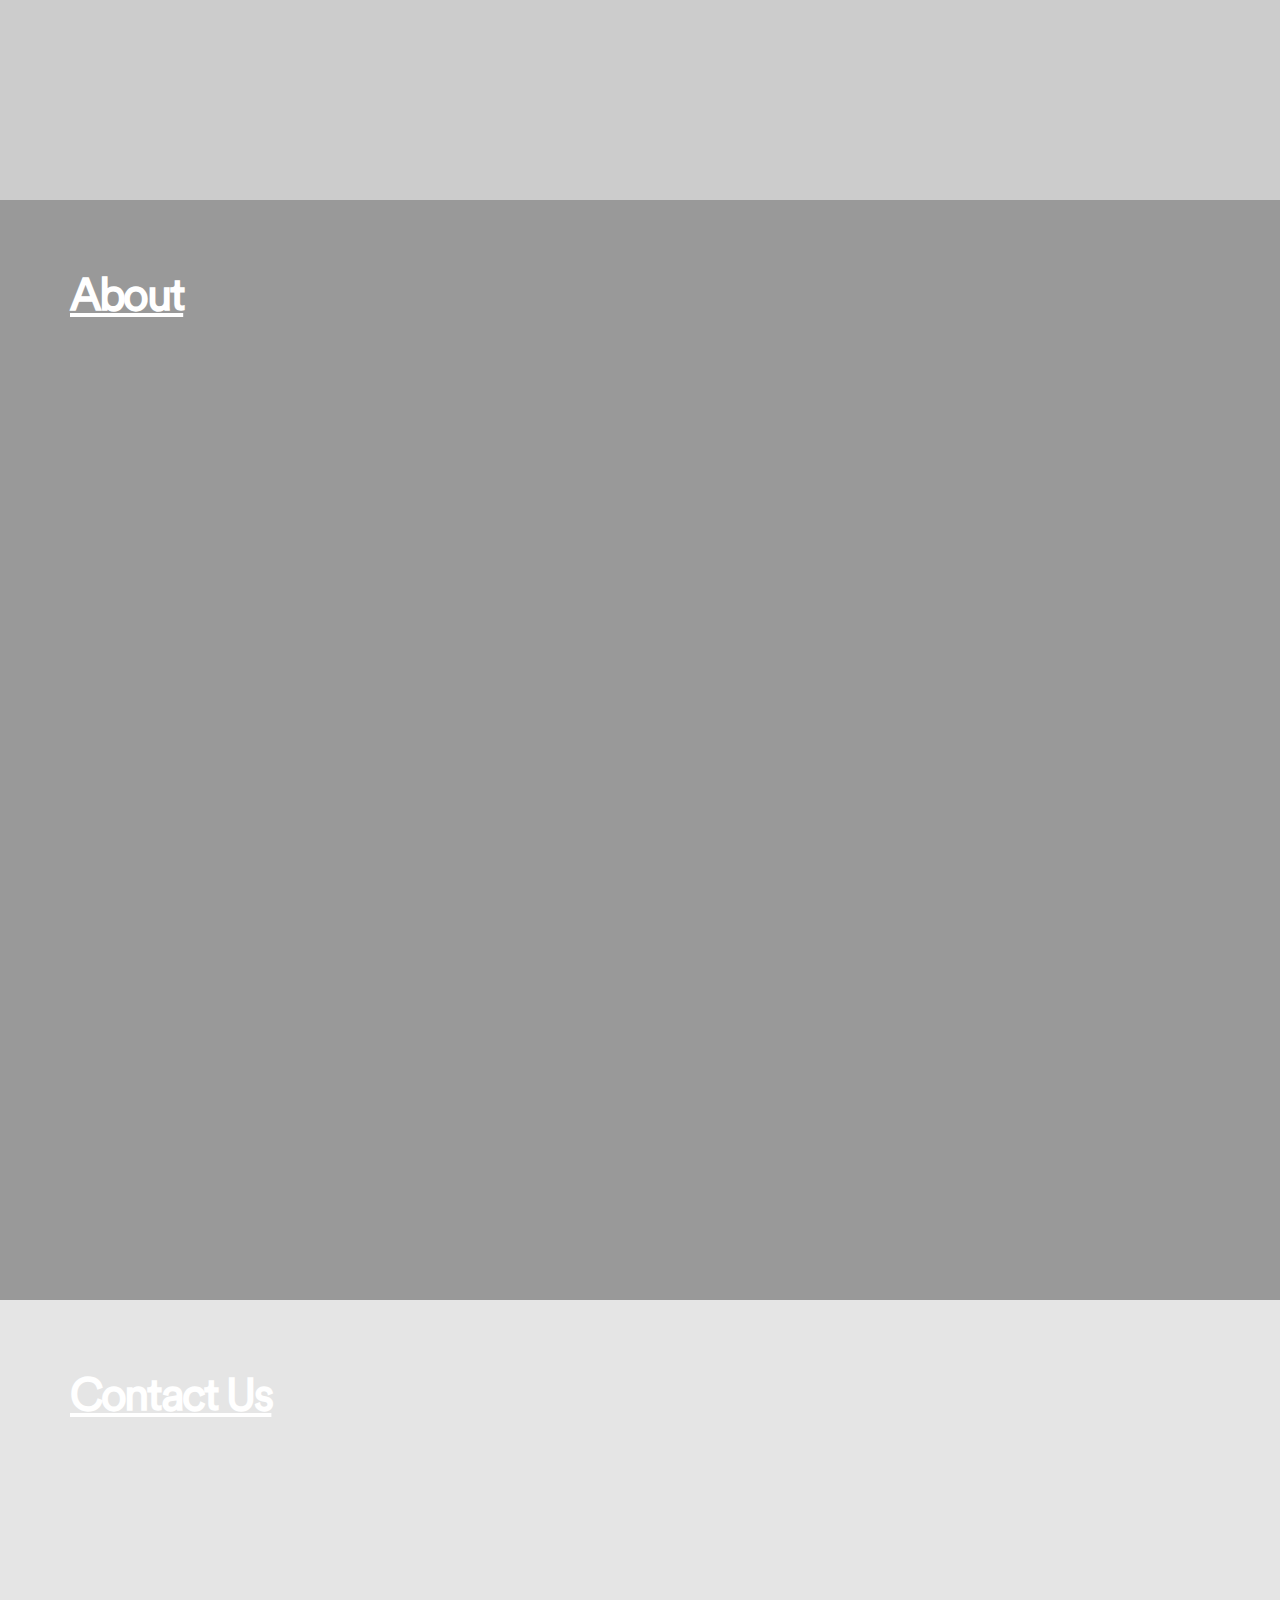
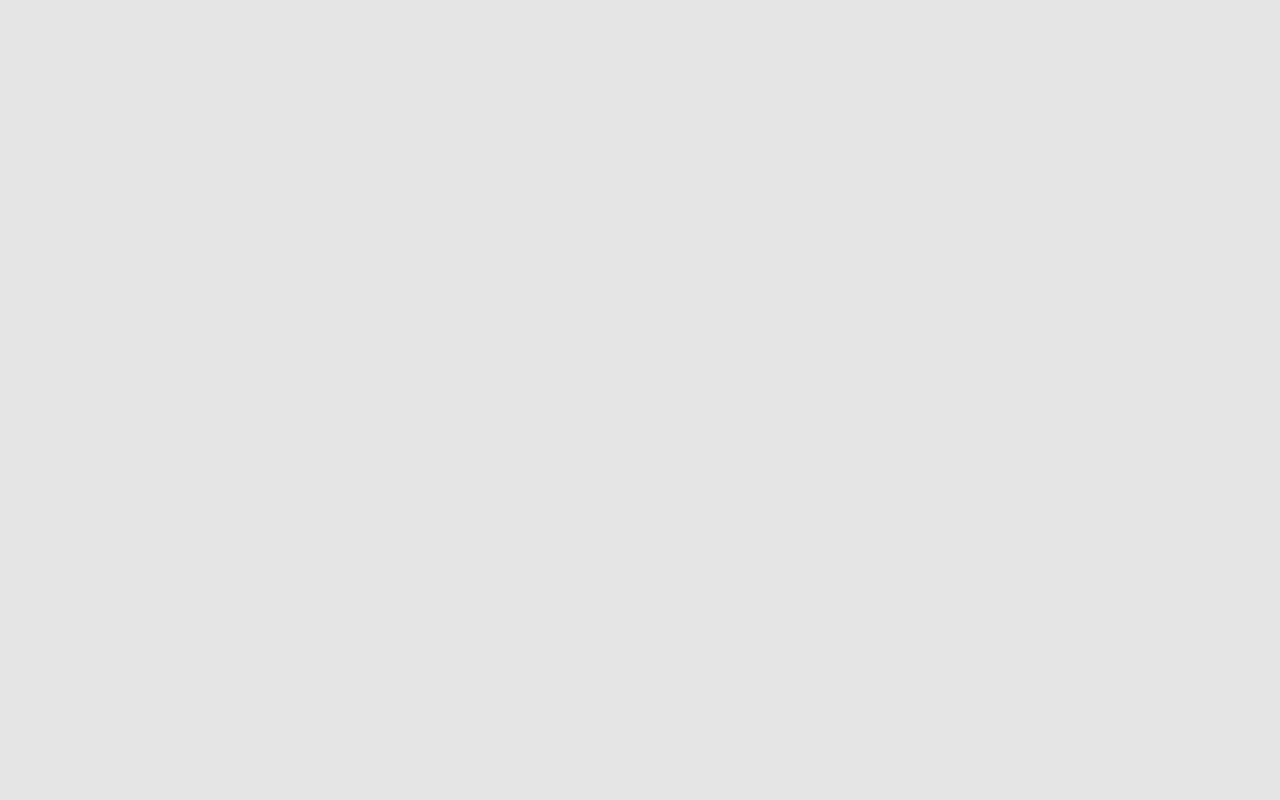
==== commit faa02f6a: "++" ====
--- a/index.html
+++ b/index.html
@@ -16,24 +16,26 @@
 </head>
 <body>
 	<div class="navigation">
-		<div class="navbar">
-			<img src="ghp_logo.png" class="logo" /></a>
-			<a href="#" class="w-nav-link">Projects</a>
-			<a href="#" class="w-nav-link">Exhibitions</a>
-			<a href="#" class="w-nav-link">About</a>
-			<a href="#" class="w-nav-link">Contact</a></div>
-		
-		<div class="temp"><a href="#" class="w-nav-link">13:53	 	| 	32˚C</a>
+		<div class="navigation-container">
+			<div class="navbar">
+				<img src="ghp_logo.png" class="logo" /></a>
+				<a href="#" class="w-nav-link">Projects</a>
+				<a href="#" class="w-nav-link">Exhibitions</a>
+				<a href="#" class="w-nav-link">About</a>
+				<a href="#" class="w-nav-link">Contact</a></div>
 			
-			<svg width="41px" height="27px" viewBox="0 0 41 27" version="1.1" xmlns="http://www.w3.org/2000/svg" xmlns:xlink="http://www.w3.org/1999/xlink" class="cloud">
-				<g id="Page-1" stroke="none" stroke-width="1" fill="none" fill-rule="evenodd">
-					<g id="Desktop-HD-Copy" transform="translate(-1298.000000, -45.000000)" fill="#FFFFFF" fill-rule="nonzero">
-						<g id="Group-2" transform="translate(79.000000, 18.000000)">
-							<path d="M1255.00254,38.8856057 C1254.16754,35.0202315 1251.54136,31.7720954 1247.91732,30.1224064 C1244.29328,28.4727173 1240.09639,28.6149443 1236.59448,30.5061229 C1233.50047,26.6952392 1227.9746,25.8744179 1223.88958,28.6189178 C1219.80455,31.3634176 1218.52669,36.7552835 1220.95157,41.0157173 C1218.91891,43.3213877 1218.42833,46.5898662 1219.69582,49.3822269 C1220.96332,52.1745875 1223.75635,53.9785766 1226.84531,54 L1252.12678,54 C1255.91486,53.9866938 1259.1603,51.3100553 1259.86237,47.6201588 C1260.56443,43.9302622 1258.52551,40.2657132 1255.00254,38.8856057 L1255.00254,38.8856057 Z" id="Path"></path>
+			<div class="temp"><a href="#" class="w-nav-link">13:53	 	| 	32˚C</a>
+				
+				<svg width="41px" height="27px" viewBox="0 0 41 27" version="1.1" xmlns="http://www.w3.org/2000/svg" xmlns:xlink="http://www.w3.org/1999/xlink" class="cloud">
+					<g id="Page-1" stroke="none" stroke-width="0" fill="none" fill-rule="evenodd">
+						<g id="Desktop-HD-Copy" transform="translate(-1298.000000, -45.000000)" fill="#FFFFFF" fill-rule="nonzero">
+							<g id="Group-2" transform="translate(79.000000, 18.000000)">
+								<path d="M1255.00254,38.8856057 C1254.16754,35.0202315 1251.54136,31.7720954 1247.91732,30.1224064 C1244.29328,28.4727173 1240.09639,28.6149443 1236.59448,30.5061229 C1233.50047,26.6952392 1227.9746,25.8744179 1223.88958,28.6189178 C1219.80455,31.3634176 1218.52669,36.7552835 1220.95157,41.0157173 C1218.91891,43.3213877 1218.42833,46.5898662 1219.69582,49.3822269 C1220.96332,52.1745875 1223.75635,53.9785766 1226.84531,54 L1252.12678,54 C1255.91486,53.9866938 1259.1603,51.3100553 1259.86237,47.6201588 C1260.56443,43.9302622 1258.52551,40.2657132 1255.00254,38.8856057 L1255.00254,38.8856057 Z" id="Path"></path>
+							</g>
 						</g>
 					</g>
-				</g>
-			</svg>
+				</svg>
+			</div>
 		</div>
 	</div>
 	
--- a/home.css
+++ b/home.css
@@ -22,7 +22,13 @@
 	width: 100%;
 	background-color: rgba(0, 0, 0, 0.0);
 	height: 40px;
-	padding: 10px 30px 10px 30px;
+	
+}
+
+.navigation-container {
+	
+	height: 100%;
+	padding: 20px 50px 20px 50px;
 	display: flex;
 	flex-direction: row;
 	justify-content: space-between;
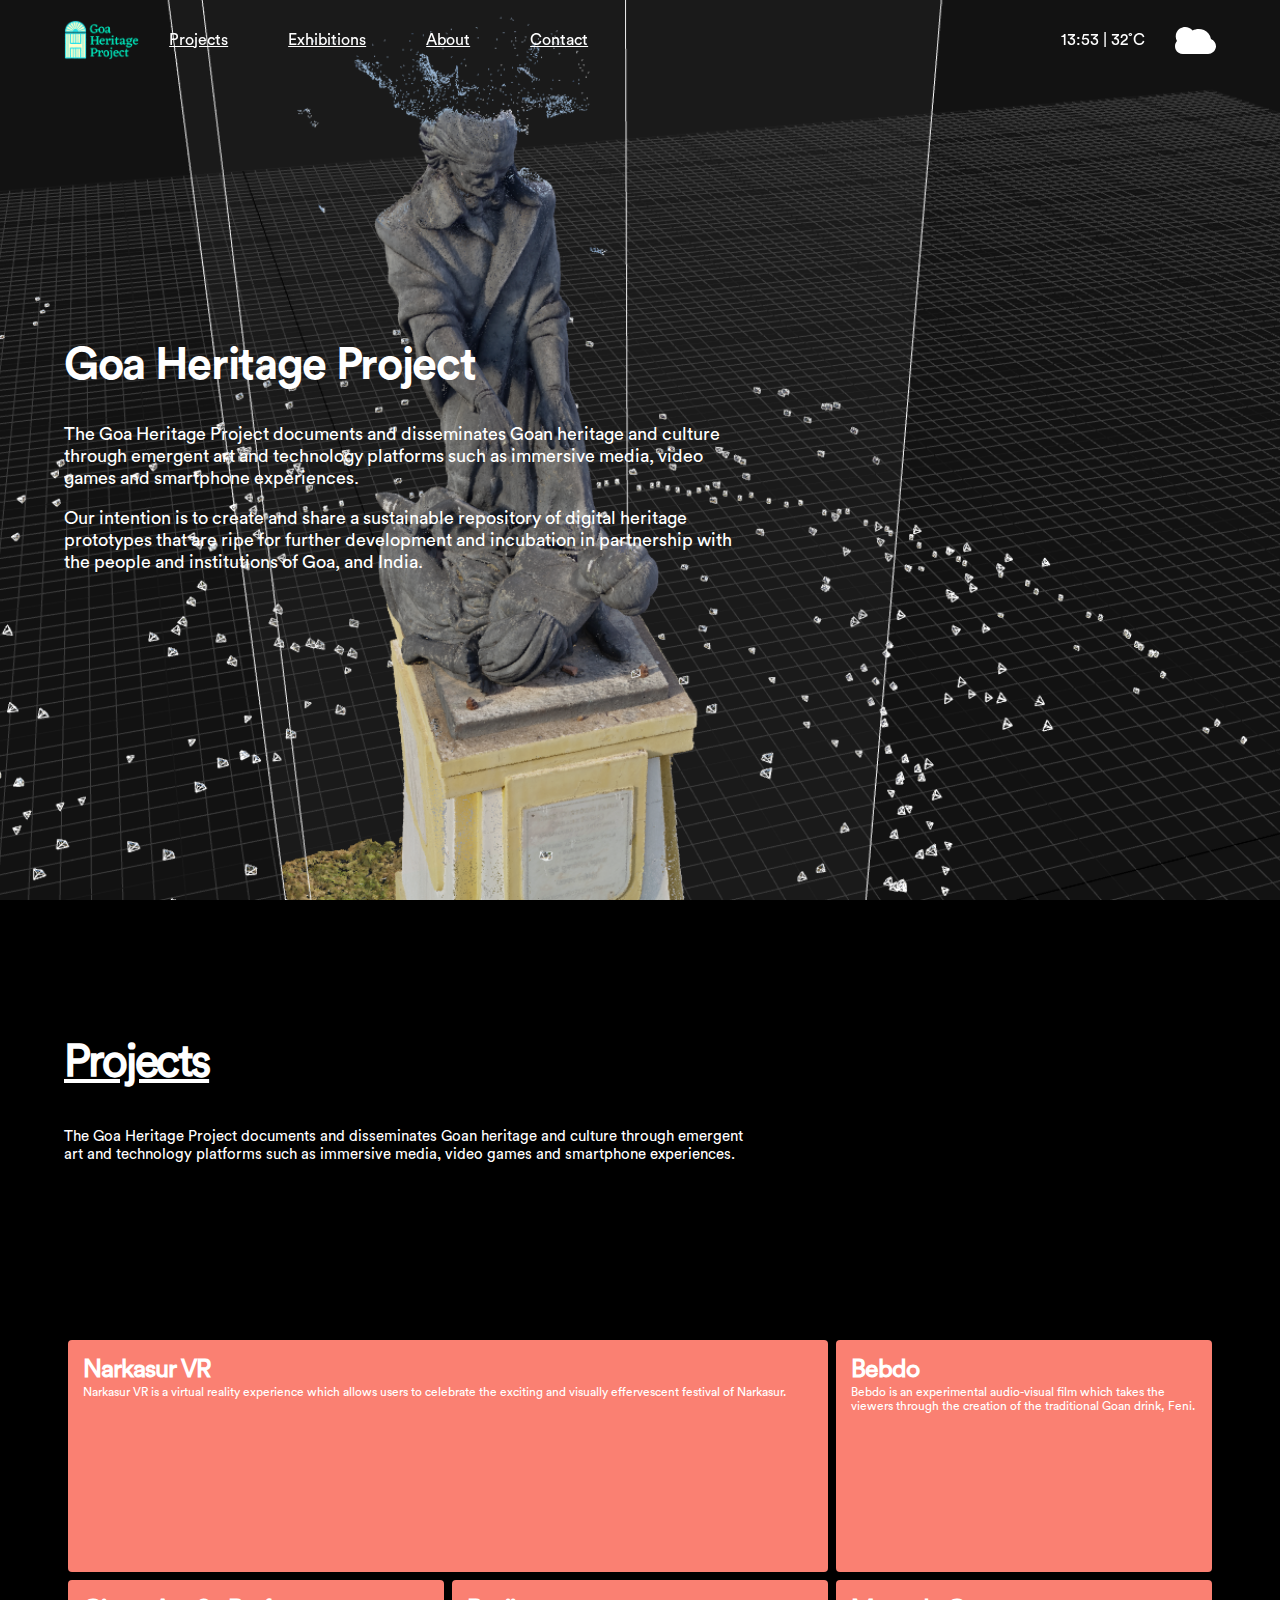
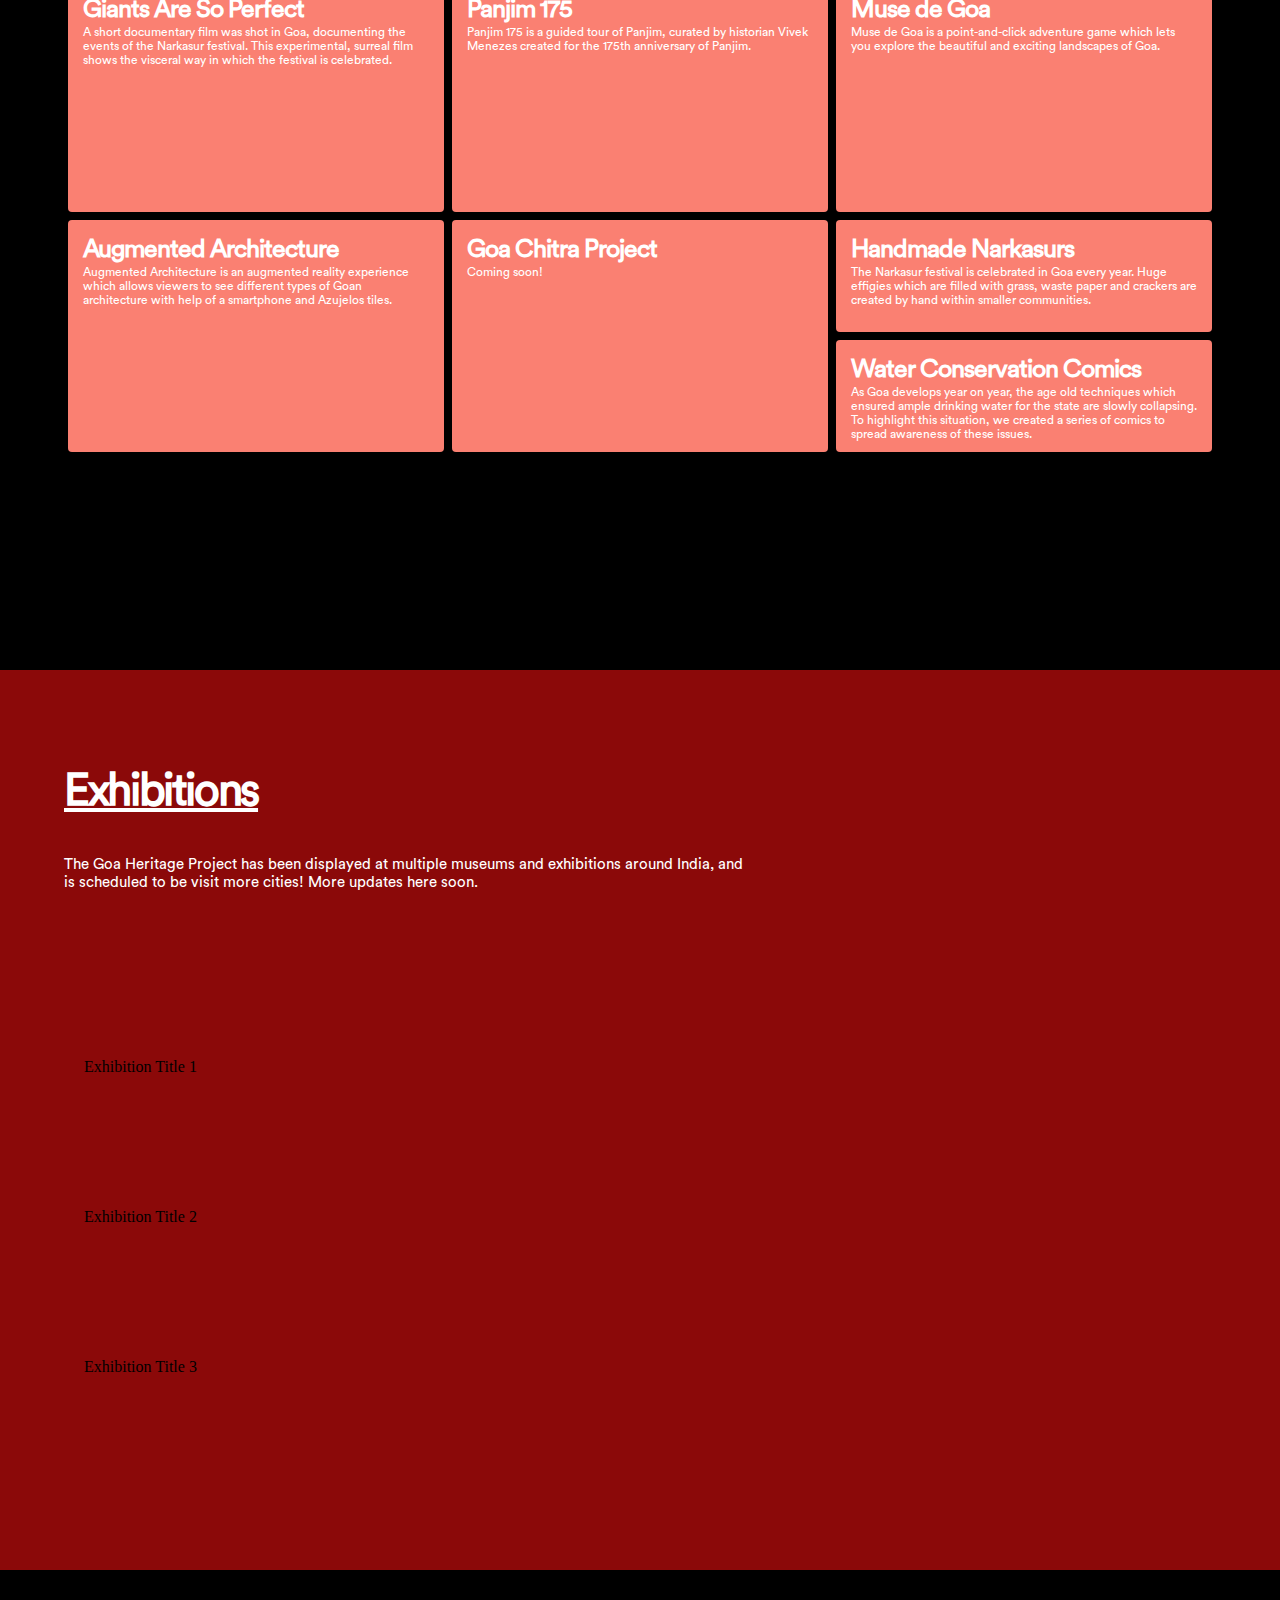
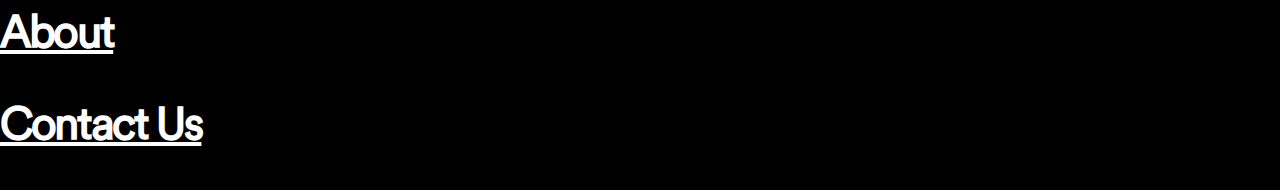
==== commit 737286b9: "clean clean clean" ====
--- a/index.html
+++ b/index.html
@@ -43,11 +43,13 @@
 	
 	<div class="top-section">
 		<div class="top-container">
-			<h1>Goa Heritage Project</h1>
-			
-			<p class="regular">The Goa Heritage Project documents and disseminates Goan heritage and culture through emergent art and technology platforms such as immersive media, video games and smartphone experiences.</p>
-			
-			<p class="strong">Our intention is to create and share a sustainable repository of digital heritage prototypes that are ripe for further development and incubation in partnership with the people and institutions of Goa, and India.</p>
+			<div class="top-text-container">
+				<h1>Goa Heritage Project</h1>
+				
+				<p class="regular">The Goa Heritage Project documents and disseminates Goan heritage and culture through emergent art and technology platforms such as immersive media, video games and smartphone experiences.</p>
+				
+				<p class="strong">Our intention is to create and share a sustainable repository of digital heritage prototypes that are ripe for further development and incubation in partnership with the people and institutions of Goa, and India.</p>
+			</div>
 		</div>
 	</div>
 	
@@ -55,58 +57,82 @@
 	
 	<div class="project-section">
 		<div class="project-container">
-			<h2>Projects</h2>
-			
-			<p>The Goa Heritage Project documents and disseminates Goan heritage and culture through emergent art and technology platforms such as immersive media, video games and smartphone experiences.</p>
+			<div class="project-text-container">
+				<h2>Projects</h2>
+				
+				<p>The Goa Heritage Project documents and disseminates Goan heritage and culture through emergent art and technology platforms such as immersive media, video games and smartphone experiences.</p>
+			</div>
 			
 			<div class="project-grid">
 				<div class="project1">
 					<div class="proj-title">
-						<p>Project Title 1</p>
+						<h2>Narkasur VR</h2>
+						
+						<p>Narkasur VR is a virtual reality experience which allows users to celebrate the exciting and visually effervescent festival of Narkasur.</p>
 					</div>
 				</div>
 				
 				<div class="project2">
 					<div class="proj-title">
-						<p>Project Title 2</p>
+						<h2>Giants Are So Perfect</h2>
+						
+						<p>A short documentary film was shot in Goa, documenting the events of the Narkasur festival. This experimental, surreal film shows the visceral way in which the festival is celebrated.</p>
 					</div>
 				</div>
 				
 				<div class="project3">
 					<div class="proj-title">
-						<p>Project Title</p>
+						<h2>Bebdo</h2>
+						
+						<p>Bebdo is an experimental audio-visual film which takes the viewers through the creation of the traditional Goan drink, Feni.</p>
 					</div>
 				</div>
 				
 				<div class="project4">
 					<div class="proj-title">
-						<p>Panjim 175</p>
+						<h2>Panjim 175</h2>
 						
-						<p>Panjim 175 is a mobile app which helps users explore the beautiful city of Panjim</p>
+						<p>Panjim 175 is a guided tour of Panjim, curated by historian Vivek Menezes created for the 175th anniversary of Panjim.</p>
 					</div>
 				</div>
 				
 				<div class="project5">
 					<div class="proj-title">
-						<p>Project Title</p>
+						<h2>Muse de Goa</h2>
+						
+						<p>Muse de Goa is a point-and-click adventure game which lets you explore the beautiful and exciting landscapes of Goa.</p>
 					</div>
 				</div>
 				
 				<div class="project6">
 					<div class="proj-title">
-						<p>Project Title 6</p>
+						<h2>Handmade Narkasurs</h2>
+						
+						<p>The Narkasur festival is celebrated in Goa every year. Huge effigies which are filled with grass, waste paper and crackers are created by hand within smaller communities.</p>
 					</div>
 				</div>
 				
 				<div class="project7">
 					<div class="proj-title">
-						<p>Project Title</p>
+						<h2>Augmented Architecture</h2>
+						
+						<p>Augmented Architecture is an augmented reality experience which allows viewers to see different types of Goan architecture with help of a smartphone and Azujelos tiles.</p>
 					</div>
 				</div>
 				
 				<div class="project8">
 					<div class="proj-title">
-						<p>Project Title 8</p>
+						<h2>Goa Chitra Project</h2>
+						
+						<p>Coming soon!</p>
+					</div>
+				</div>
+				
+				<div class="project9">
+					<div class="proj-title">
+						<h2>Water Conservation Comics</h2>
+						
+						<p>As Goa develops year on year, the age old techniques which ensured ample drinking water for the state are slowly collapsing. To highlight this situation, we created a series of comics to spread awareness of these issues.</p>
 					</div>
 				</div>
 			</div>
@@ -115,7 +141,11 @@
 	
 	<div class="exhibition-section">
 		<div class="exhibition-container">
-			<h2>Exhibitions</h2>
+			<div class="project-text-container">
+				<h2>Exhibitions</h2>
+				
+				<p>The Goa Heritage Project has been displayed at multiple museums and exhibitions around India, and is scheduled to be visit more cities! More updates here soon.</p>
+			</div>
 			
 			<div class="exhib-grid">
 				<div class="exhib1">
--- a/home.css
+++ b/home.css
@@ -8,26 +8,37 @@
 src: url('fonts/CircularStd-Bold.otf') format("opentype");
 }
 
-html, body {
-	width: 100%;
-	height: 100%;
+body {
+	width: 100%;
 	margin: 0;
 	padding: 0;
+	background-color: black;
+}
+
+body h2 {
+	font-family: CircularBook;
+	text-decoration: underline;
+	font-size: 45px;
+	color: #FFFFFF;
+	letter-spacing: -2.36px;
 }
 
 .navigation {
+	width: 100%;
+	margin-left: auto;
+	margin-right: auto;
 	top: 0;
-	left: 0;
+	/*left: 0;*/
 	position: fixed;
-	width: 100%;
 	background-color: rgba(0, 0, 0, 0.0);
 	height: 40px;
-	
+	display: flex;
+	justify-content: center;
 }
 
 .navigation-container {
-	
 	height: 100%;
+	width: 90%;
 	padding: 20px 50px 20px 50px;
 	display: flex;
 	flex-direction: row;
@@ -46,7 +57,6 @@
 }
 
 .temp {
-	padding-right: 50px;
 	display: flex;
 	align-items: center;
 }
@@ -64,32 +74,44 @@
 
 .top-section {
 	vertical-align: top;
-	margin: 0;
+	margin: 0 auto 20px auto;
 	top: 0;
 	height: 100vh;
 	width: 100%;
 	display: flex;
-	padding: 150px 50px 150px 50px;
+	padding: 0 0 0 0;
+	align-items: center;
+	align-content: center;
+	justify-content: center;
+	/*padding: 150px 50px 150px 50px;*/
 	background: url(2.PNG) no-repeat center scroll rgba(0, 0, 0, 0.84);
 	background-size: cover;
 }
-
+/*
 .overlay {
-	position: fixed; /* Sit on top of the page content */
+	position: fixed; /* Sit on top of the page content *!/
 	display: block;
-	width: 100%; /* Full width (cover the whole page) */
-	height: 100%; /* Full height (cover the whole page) */
+	width: 100%; /* Full width (cover the whole page) *!/
+	height: 100%; /* Full height (cover the whole page) *!/
 	top: 0;
 	left: 0;
 	right: 0;
 	bottom: 0;
-	background-color: rgba(0,0,0,0.3); /* Black background with opacity */
-	z-index: 1; /* Specify a stack order in case you're using a different order for other elements */
-}
+	background-color: rgba(0,0,0,0.3); /* Black background with opacity *!/
+	z-index: 1; /* Specify a stack order in case you're using a different order for other elements *!/
+}
+*/
 
 .top-container {
+	width: 90%;
+	margin: auto;
+	height: 70%;
+	display: flex;
+	align-items: center;
+}
+
+.top-text-container {
 	width: 60%;
-	z-index: 3;
 }
 
 .top-container h1 {
@@ -112,55 +134,71 @@
 }
 
 .project-section {
-	vertical-align: top;
-	top: 0;
-	margin: 0;
-	background-color: rgba(0, 0, 0, 0.70);
-	width: 100%;
-	height: 100vh;
-	display: flex;
-	padding: 50px 50px 150px 50px;
-}
-
+	width: 100%;
+	height: 150vh;
+	background-color: rgba(0, 0, 0, 0.7);
+}
 .project-container {
-	width: 80%;
+	width: 90%;
+	height: 90%;
+	margin-left: auto;
+	margin-right: auto;
 	display: flex;
 	flex-direction: column;
-}
-
-h2 {
-	font-family: CircularBook;
-	text-decoration: underline;
-	font-size: 45px;
-	color: #FFFFFF;
-	letter-spacing: -2.36px;
-	margin: 20px 20px 50px 20px;
+	justify-content: space-around;
+}
+
+.project-text-container {
+	width: 60%;
+}
+.project-text-container p {
+	font-family: CircularBook;
+	text-decoration: none;
+	font-size: 15px;
+	color: #FFFFFF;
 }
 
 .project-grid {
 	width: 100%;
 	display: grid;
 	grid-template-columns: repeat(3, 1fr);
-	grid-auto-rows: 100px;
-	padding: 20px;
+	grid-auto-rows: 120px;
+	padding: 0px;
+}
+
+.proj-title h2 {
+	font-family: CircularBook;
+	text-decoration: none;
+	font-size: 25px;
+	color: #FFFFFF;
+	letter-spacing: -1px;
+	margin: 0;
+}
+
+
+.proj-title p {
+	font-family: CircularBook;
+	text-decoration: none;
+	font-size: 12px;
+	color: #FFFFFF;
+	margin: 0;
 }
 
 .project1 {
-	margin: 2px;
-	/*width: 20%;*/
-	/*height: 150px;*/
-	outline: 2px;
+	border-radius: 4px;
+	margin: 4px;
+	padding: 15px;
 	background-color: salmon;
 	grid-column-start: 1;
-	grid-column-end: 4;
+	grid-column-end: 3;
 	grid-row-start: 1;
 	grid-row-end: 3;
 }
 
 .project2 {
-	margin: 2px;
-	/*width: 20%;*/
-	/*height: 150px;*/
+	border-radius: 4px;
+	margin: 4px;
+	padding: 15px;
 	outline: 2px;
 	background-color: salmon;
 	grid-column-start: 1;
@@ -169,68 +207,87 @@
 }
 
 .project3 {
-	margin: 2px;
-	/*width: 20%;*/
-	/*height: 150px;*/
-	outline: 2px;
-	background-color: salmon;
+	border-radius: 4px;
+	margin: 4px;
+	padding: 15px;
+	outline: 2px;
+	background-color: salmon;
+	grid-row-start: 1;
+	grid-row-end: 3;
 }
 
 .project4 {
-	margin: 2px;
-	/*width: 20%;*/
-	/*height: 150px;*/
-	outline: 2px;
-	background-color: salmon;
+	border-radius: 4px;
+	margin: 4px;
+	padding: 15px;
+	outline: 2px;
+	background-color: salmon;
+	grid-row-start: 3;
+	grid-row-end: 5;
 }
 
 .project5 {
-	margin: 2px;
-	/*width: 20%;*/
-	/*height: 150px;*/
-	outline: 2px;
-	background-color: salmon;
+	border-radius: 4px;
+	margin: 4px;
+	padding: 15px;
+	outline: 2px;
+	background-color: salmon;
+	grid-row-start: 3;
+	grid-row-end: 5;
 }
 
 .project6 {
-	margin: 2px;
-	/*width: 20%;*/
-	/*height: 150px;*/
+	border-radius: 4px;
+	margin: 4px;
+	padding: 15px;
 	outline: 2px;
 	background-color: salmon;
 }
 
 .project7 {
-	margin: 2px;
-	/*width: 20%;*/
-	/*height: 150px;*/
-	outline: 2px;
-	background-color: salmon;
+	border-radius: 4px;
+	margin: 4px;
+	padding: 15px;
+	outline: 2px;
+	background-color: salmon;
+	grid-row-start: 5;
+	grid-row-end: 7;
 }
 
 .project8 {
-	margin: 2px;
-	/*width: 20%;*/
-	/*height: 150px;*/
+	border-radius: 4px;
+	margin: 4px;
+	padding: 15px;
+	outline: 2px;
+	background-color: salmon;
+	grid-row-start: 5;
+	grid-row-end: 7;
+}
+
+.project9 {
+	border-radius: 4px;
+	margin: 4px;
+	padding: 15px;
 	outline: 2px;
 	background-color: salmon;
 }
 
 .exhibition-section {
-	vertical-align: top;
-	top: 0;
-	margin: 0;
-	background-color: rgba(0, 0, 0, 0.20);
+	background-color: rgba(190, 13, 13, 0.73);
 	width: 100%;
 	height: 100vh;
-	display: flex;
-	padding: 50px 50px 150px 50px;
+/*	display: flex;
+	flex-direction: column;*/
 }
 
 .exhibition-container {
-	width: 80%;
+	width: 90%;
+	height: 100%;
+	margin-left: auto;
+	margin-right: auto;
 	display: flex;
 	flex-direction: column;
+	justify-content: space-around;
 }
 
 .exhib-grid {
@@ -240,27 +297,27 @@
 	grid-auto-rows: 150px;
 	padding: 20px;
 }
-
+/*
 .exhib1 {
 	margin: 2px;
-	/*width: 20%;*/
-	/*height: 150px;*/
+	/*width: 20%;*!/
+	/*height: 150px;*!/
 	outline: 2px;
 	background-color: salmon;
 }
 
 .exhib2 {
 	margin: 2px;
-	/*width: 20%;*/
-	/*height: 150px;*/
+	/*width: 20%;*!/
+	/*height: 150px;*!/
 	outline: 2px;
 	background-color: salmon;
 }
 
 .exhib3 {
 	margin: 2px;
-	/*width: 20%;*/
-	/*height: 150px;*/
+	/*width: 20%;*!/
+	/*height: 150px;*!/
 	outline: 2px;
 	background-color: salmon;
 }
@@ -297,87 +354,23 @@
 	width: 80%;
 	display: flex;
 	flex-direction: column;
-}
+}*/
+/*___________________________________________________*/
+
+
+
+
+
+
+
+
 
 /*html {
 	background-color: white;
 	scroll-behavior: smooth;
 }
 
-body {
-}
-
-.main-nav {
-	position: fixed;
-	top: 0;
-	left: 0;
-	right: 0;
-	width: 100%;
-	height: 50px;
-	background-color: black;
-	display: block;
-	/*display: flex;
-	flex-direction: row;
-	justify-content: space-between;
-	align-items: center;
-	align-content: center;*!/
-	padding: 20px;
-}
-
-.main-nav a {
-	text-decoration: none;
-	color: white;
-	font-size: 1.1rem;
-}
-
-.main-nav img {
-	max-height: 5vw;
-	min-height: 30px;
-}
-
-.top-container {
-	background-color: fuchsia;
-	height: 100vh;
-	width: 100%;
-	margin-top: 50px; /* Add a top margin to avoid content overlay *!/
-}
-
-/*.section1 {
-	width: 100vw;
-	padding-top: 80px;
-	height: 100vh;
-	background-image: url("ghp_back.png");
-	background-color: black;
-	background-size: cover;
-	background-repeat: no-repeat;
-	color: white;
-	font-family: hk_grotesklight;
-	font-size: 18px;
-	padding-left: 30px;
-	padding-right: 30px;
-}
-
-.section1 .h1 {
-	font-family: ;
-}
-
-.sectionp {
-	width: 100vw;
-	padding-top: 80px;
-	height: 100vh;
-	background-color: salmon;
-	color: white;
-	font-family: hk_grotesklight;
-}
-
-.projectcon {
-	margin-left: auto;
-	margin-right: auto;
-	width: 95.3%;
-	height: 100vh;
-	margin-bottom: 75px;
-	font-family: hk_grotesklight;
-}
+
 
 .n_proj {
 	display: block;
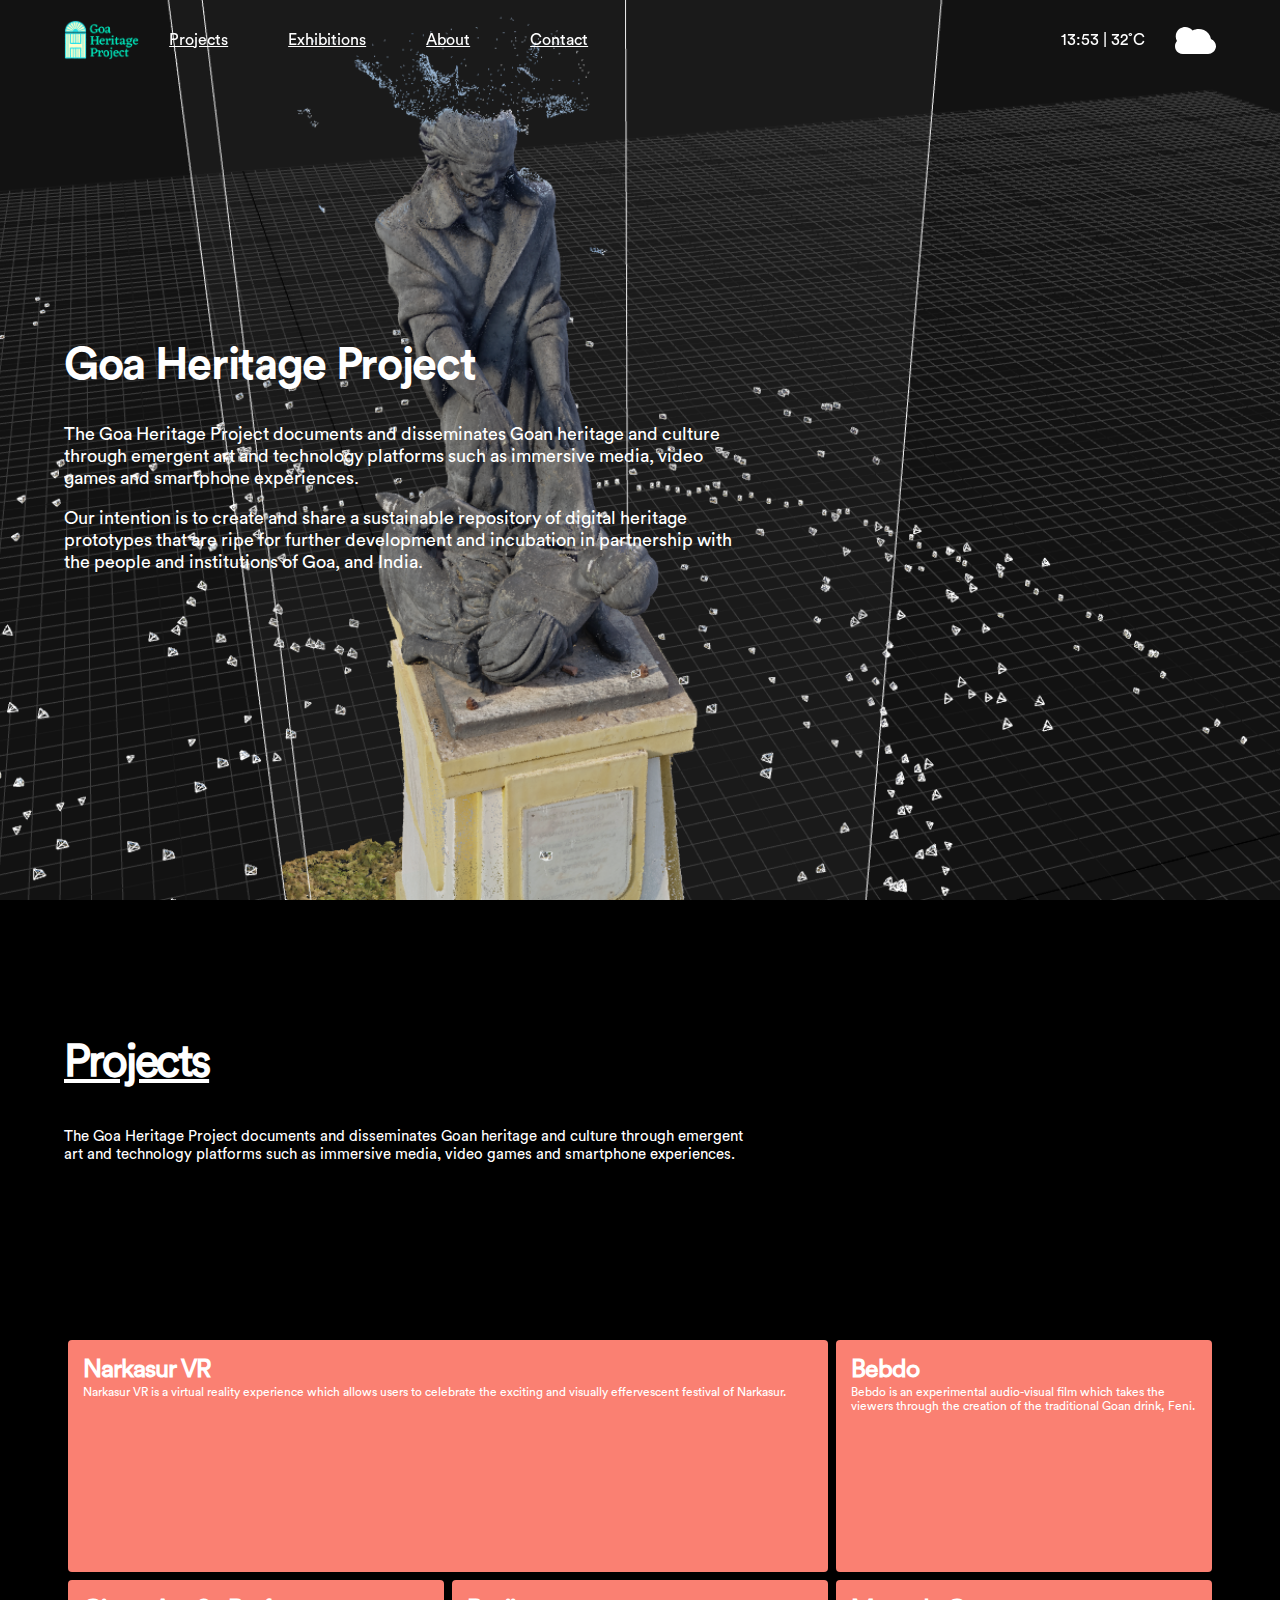
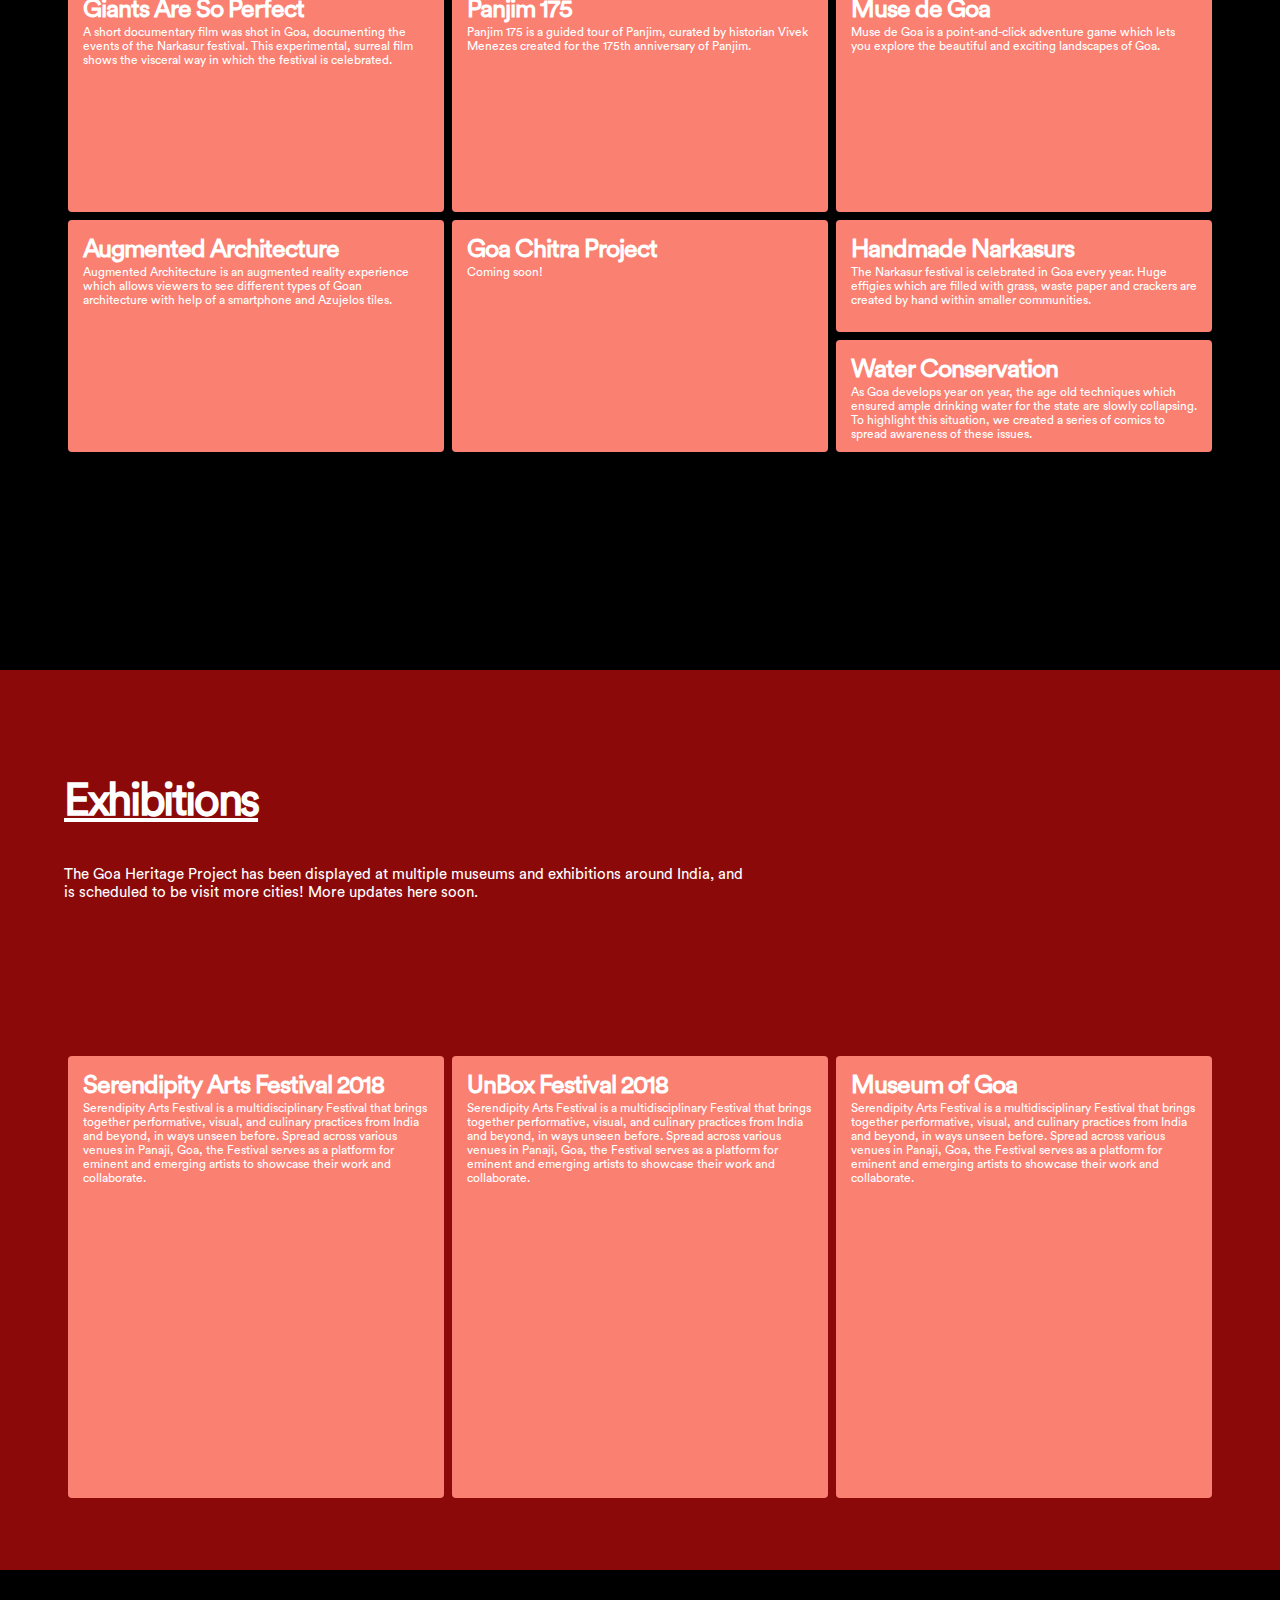
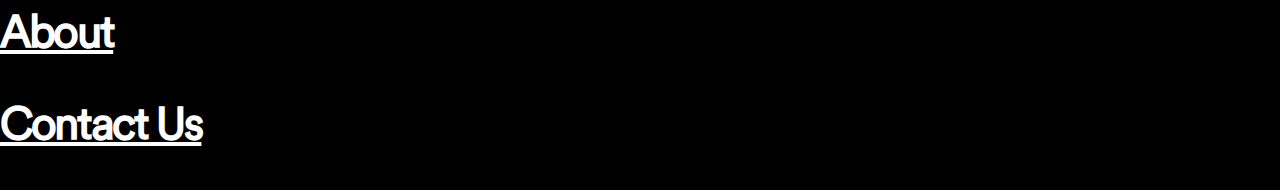
==== commit 8f06ae70: "+==" ====
--- a/index.html
+++ b/index.html
@@ -130,7 +130,7 @@
 				
 				<div class="project9">
 					<div class="proj-title">
-						<h2>Water Conservation Comics</h2>
+						<h2>Water Conservation</h2>
 						
 						<p>As Goa develops year on year, the age old techniques which ensured ample drinking water for the state are slowly collapsing. To highlight this situation, we created a series of comics to spread awareness of these issues.</p>
 					</div>
@@ -150,19 +150,22 @@
 			<div class="exhib-grid">
 				<div class="exhib1">
 					<div class="exhib-title">
-						<p>Exhibition Title 1</p>
+						<h2>Serendipity Arts Festival 2018</h2>
+						<p>Serendipity Arts Festival is a multidisciplinary Festival that brings together performative, visual, and culinary practices from India and beyond, in ways unseen before. Spread across various venues in Panaji, Goa, the Festival serves as a platform for eminent and emerging artists to showcase their work and collaborate.</p>
 					</div>
 				</div>
 				
 				<div class="exhib2">
 					<div class="exhib-title">
-						<p>Exhibition Title 2</p>
+						<h2>UnBox Festival 2018</h2>
+						<p>Serendipity Arts Festival is a multidisciplinary Festival that brings together performative, visual, and culinary practices from India and beyond, in ways unseen before. Spread across various venues in Panaji, Goa, the Festival serves as a platform for eminent and emerging artists to showcase their work and collaborate.</p>
 					</div>
 				</div>
 				
 				<div class="exhib3">
 					<div class="exhib-title">
-						<p>Exhibition Title 3</p>
+						<h2>Museum of Goa</h2>
+						<p>Serendipity Arts Festival is a multidisciplinary Festival that brings together performative, visual, and culinary practices from India and beyond, in ways unseen before. Spread across various venues in Panaji, Goa, the Festival serves as a platform for eminent and emerging artists to showcase their work and collaborate.</p>
 					</div>
 				</div>
 			</div>
--- a/home.css
+++ b/home.css
@@ -293,35 +293,49 @@
 .exhib-grid {
 	width: 100%;
 	display: grid;
-	grid-template-columns: 1fr;
-	grid-auto-rows: 150px;
-	padding: 20px;
+	grid-template-columns: repeat(3, 1fr);
+	grid-auto-rows: 450px;
+}
+.exhib-title h2 {
+	font-family: CircularBook;
+	text-decoration: none;
+	font-size: 25px;
+	color: #FFFFFF;
+	letter-spacing: -1px;
+	margin: 0;
+}
+
+
+.exhib-title p {
+	font-family: CircularBook;
+	text-decoration: none;
+	font-size: 12px;
+	color: #FFFFFF;
+	margin: 0;
+}
+
+
+.exhib1 {
+		padding: 15px;
+	margin: 4px;
+	border-radius: 4px;
+	background-color: salmon;
+}
+
+.exhib2 {
+	padding: 15px;
+margin: 4px;
+border-radius: 4px;
+	background-color: salmon;
+}
+
+.exhib3 {
+	padding: 15px;
+margin: 4px;
+border-radius: 4px;
+	background-color: salmon;
 }
 /*
-.exhib1 {
-	margin: 2px;
-	/*width: 20%;*!/
-	/*height: 150px;*!/
-	outline: 2px;
-	background-color: salmon;
-}
-
-.exhib2 {
-	margin: 2px;
-	/*width: 20%;*!/
-	/*height: 150px;*!/
-	outline: 2px;
-	background-color: salmon;
-}
-
-.exhib3 {
-	margin: 2px;
-	/*width: 20%;*!/
-	/*height: 150px;*!/
-	outline: 2px;
-	background-color: salmon;
-}
-
 .about-section {
 	vertical-align: top;
 	top: 0;
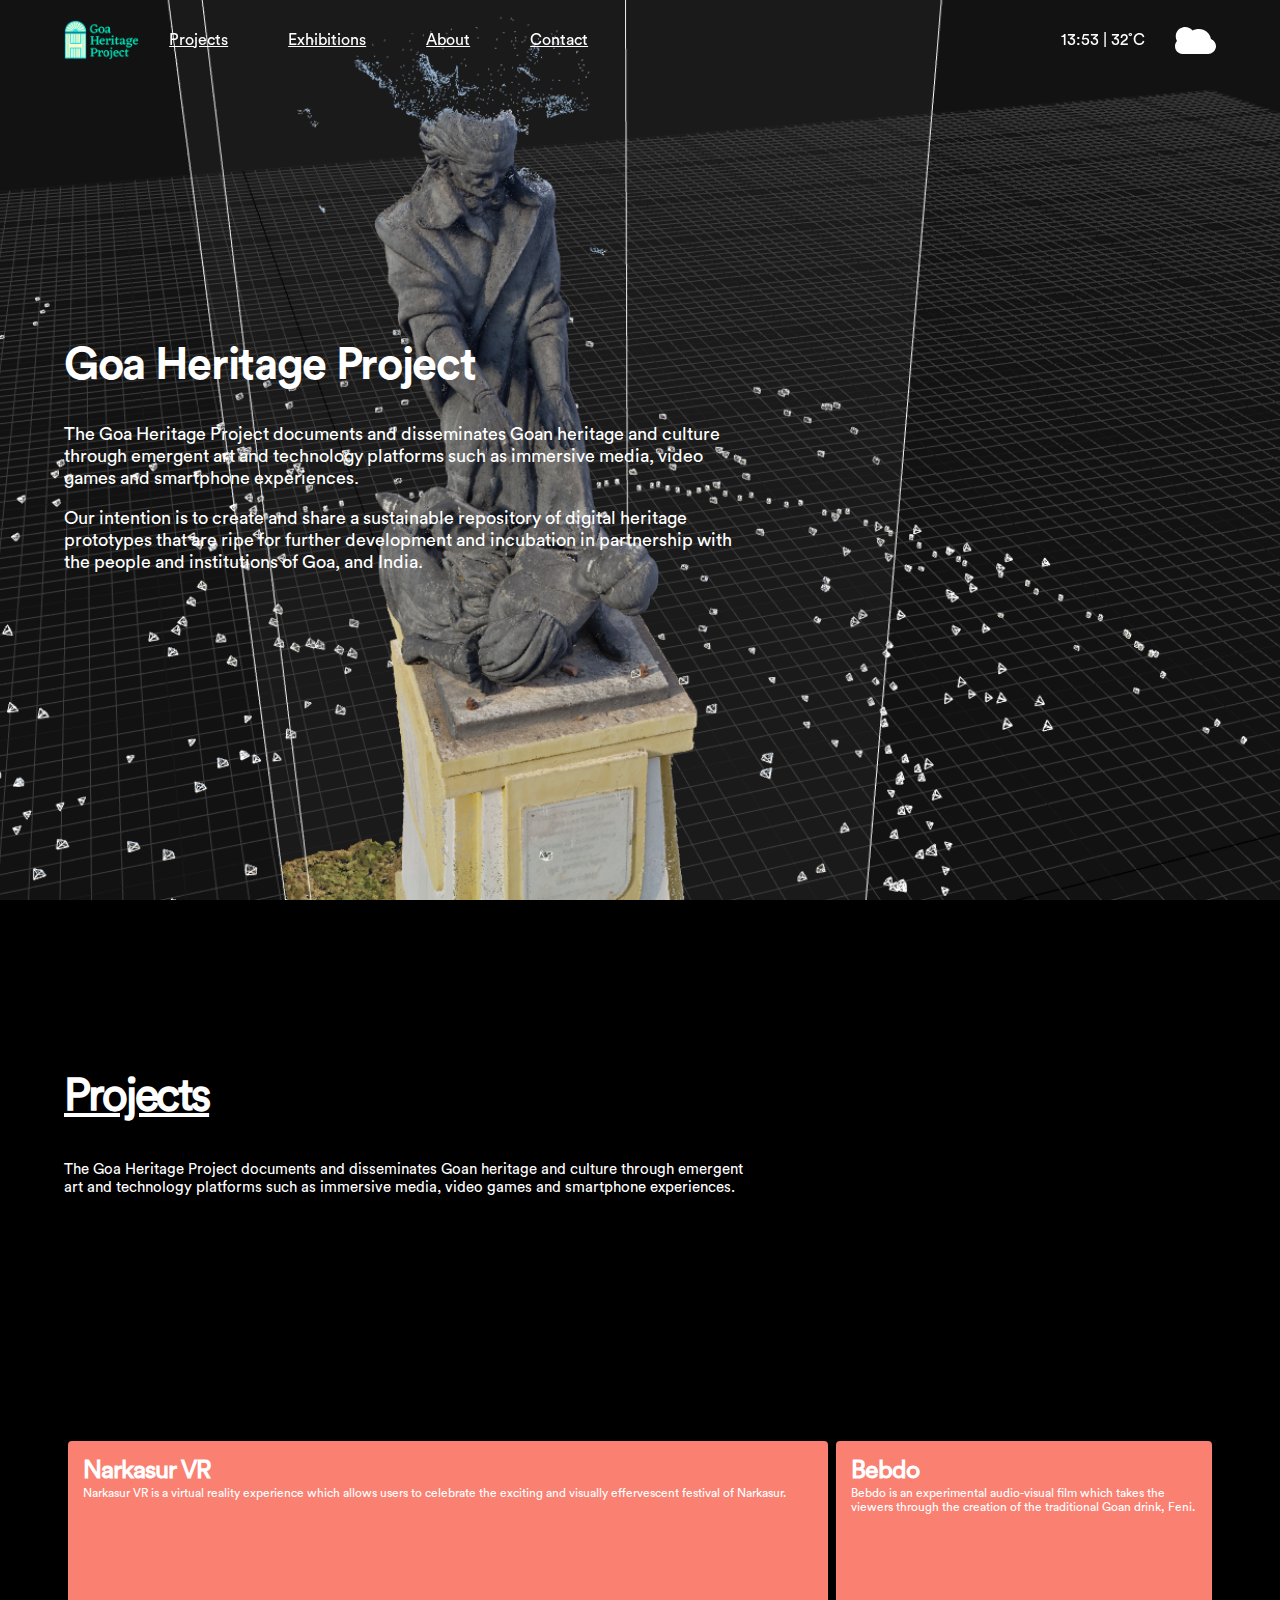
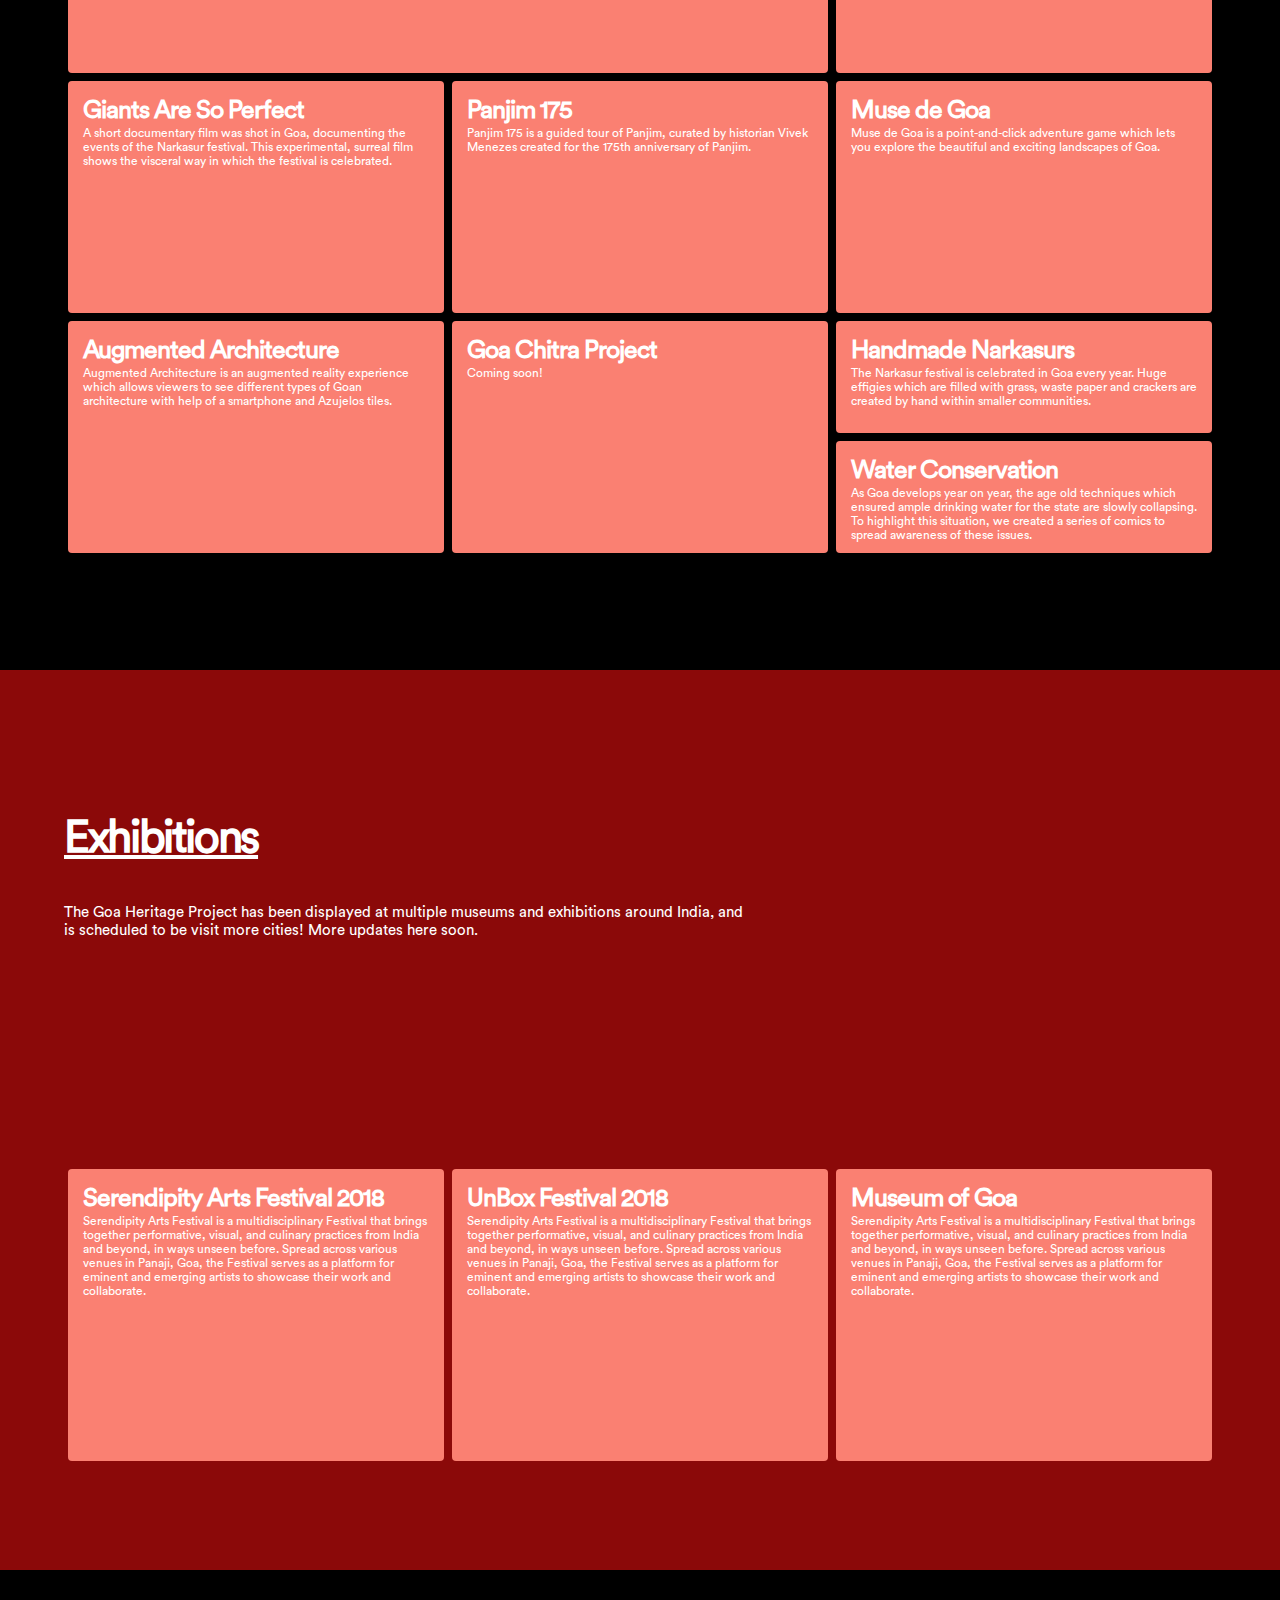
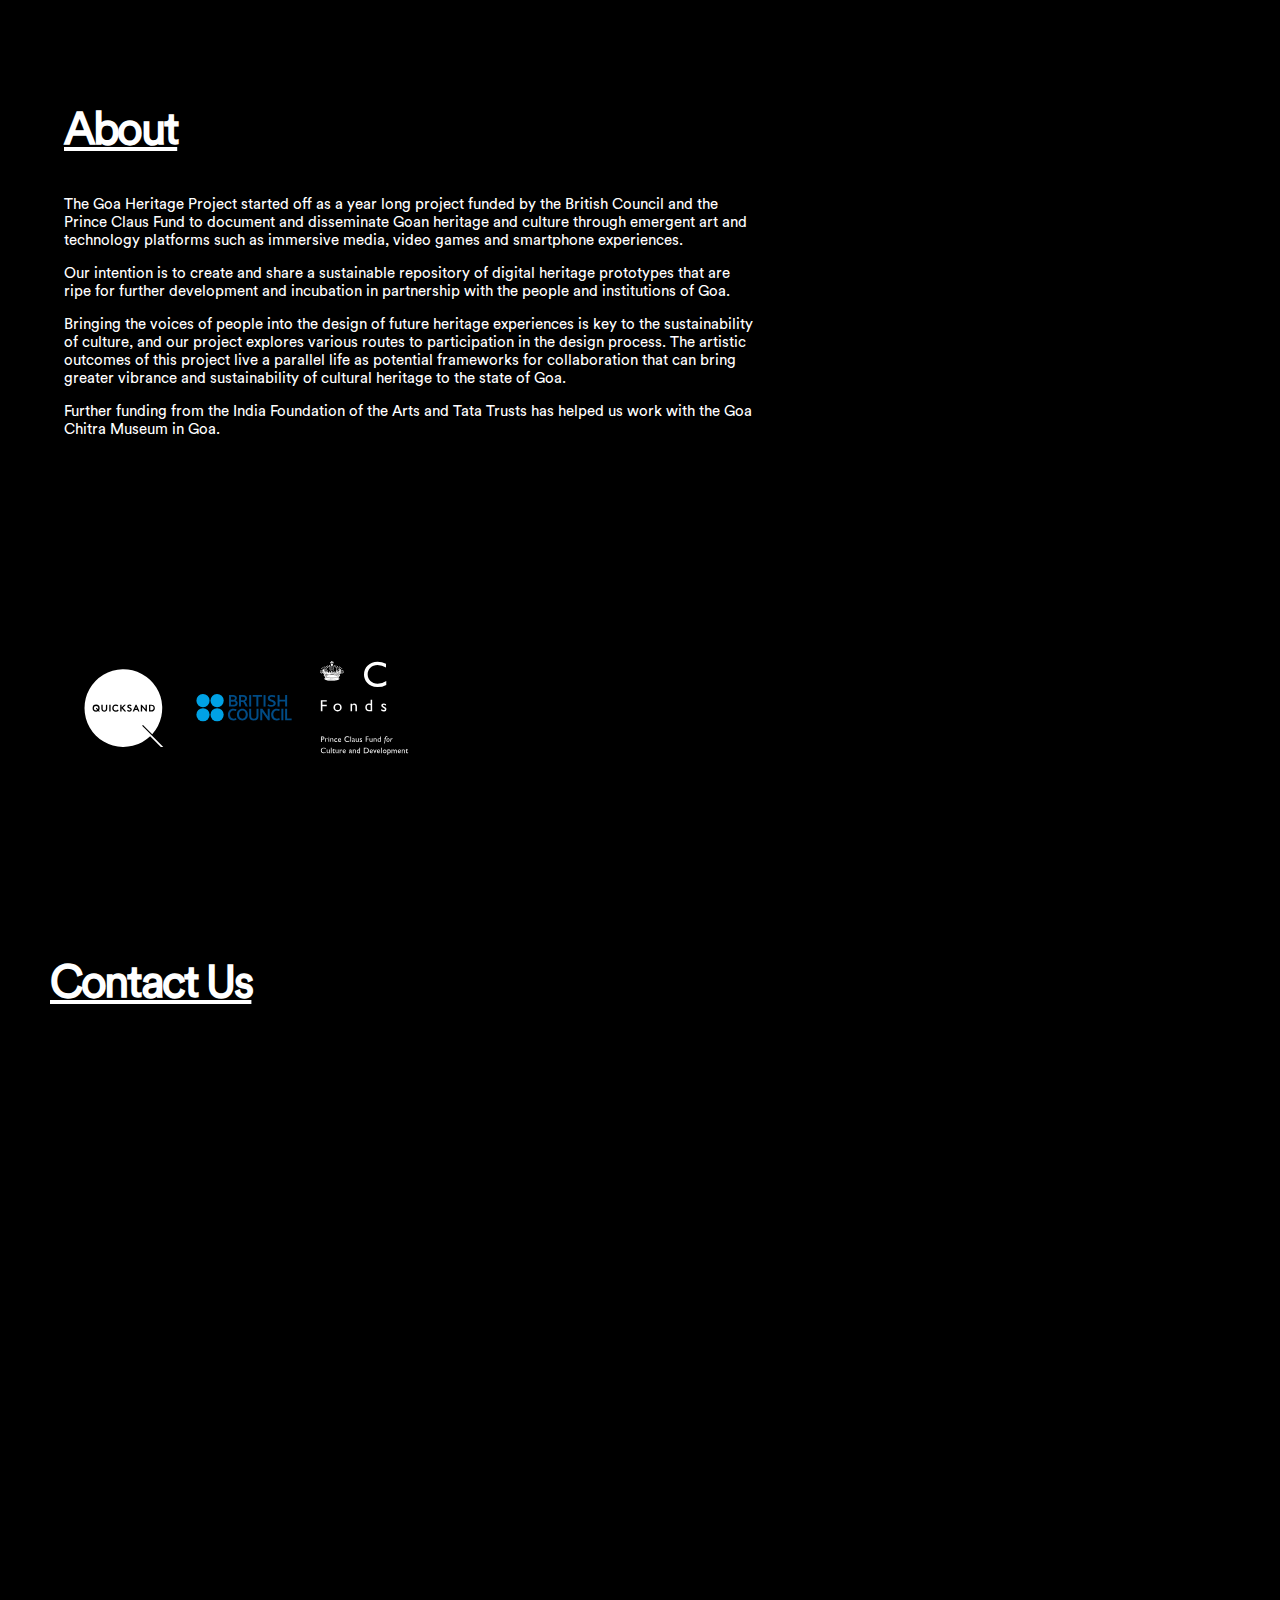
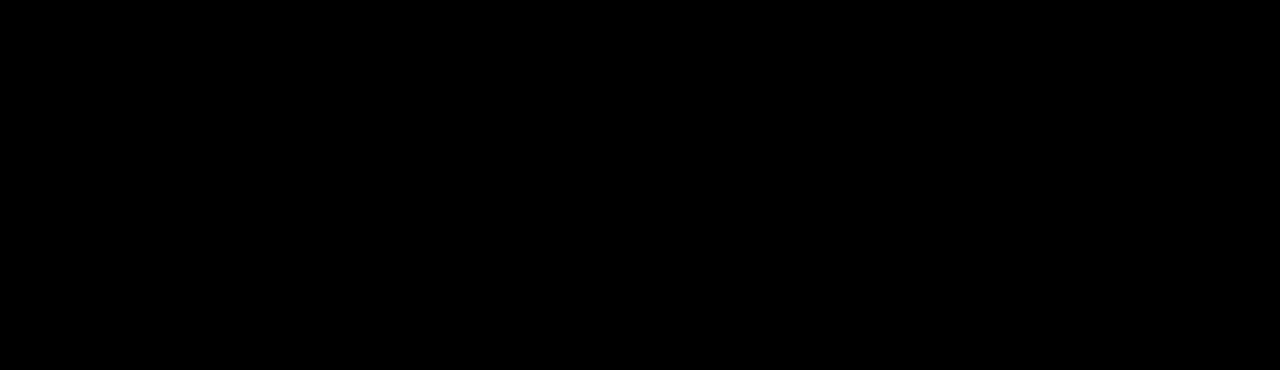
==== commit 4df47488: "added logos need to add goa chitra" ====
--- a/index.html
+++ b/index.html
@@ -151,6 +151,7 @@
 				<div class="exhib1">
 					<div class="exhib-title">
 						<h2>Serendipity Arts Festival 2018</h2>
+						
 						<p>Serendipity Arts Festival is a multidisciplinary Festival that brings together performative, visual, and culinary practices from India and beyond, in ways unseen before. Spread across various venues in Panaji, Goa, the Festival serves as a platform for eminent and emerging artists to showcase their work and collaborate.</p>
 					</div>
 				</div>
@@ -158,6 +159,7 @@
 				<div class="exhib2">
 					<div class="exhib-title">
 						<h2>UnBox Festival 2018</h2>
+						
 						<p>Serendipity Arts Festival is a multidisciplinary Festival that brings together performative, visual, and culinary practices from India and beyond, in ways unseen before. Spread across various venues in Panaji, Goa, the Festival serves as a platform for eminent and emerging artists to showcase their work and collaborate.</p>
 					</div>
 				</div>
@@ -165,6 +167,7 @@
 				<div class="exhib3">
 					<div class="exhib-title">
 						<h2>Museum of Goa</h2>
+						
 						<p>Serendipity Arts Festival is a multidisciplinary Festival that brings together performative, visual, and culinary practices from India and beyond, in ways unseen before. Spread across various venues in Panaji, Goa, the Festival serves as a platform for eminent and emerging artists to showcase their work and collaborate.</p>
 					</div>
 				</div>
@@ -174,8 +177,25 @@
 	
 	<div class="about-section">
 		<div class="about-container">
-			<h2>About</h2>
-		</div>
+			<div class="project-text-container">
+				<h2>About</h2>
+				
+				<p>The Goa Heritage Project started off as a year long project funded by the British Council and the Prince Claus Fund to document and disseminate Goan heritage and culture through emergent art and technology platforms such as immersive media, video games and smartphone experiences.</p>
+				
+				<p>Our intention is to create and share a sustainable repository of digital heritage prototypes that are ripe for further development and incubation in partnership with the people and institutions of Goa.</p>
+				
+				<p>Bringing the voices of people into the design of future heritage experiences is key to the sustainability of culture, and our project explores various routes to participation in the design process. The artistic outcomes of this project live a parallel life as potential frameworks for collaboration that can bring greater vibrance and sustainability of cultural heritage to the state of Goa.</p>
+				
+				<p>Further funding from the India Foundation of the Arts and Tata Trusts has helped us work with the Goa Chitra Museum in Goa.</p>
+			</div>
+			<div class="about-logos">
+				<a href="#"><img src="qs.svg" alt="" /></a>
+				<a href="#"><img src="britishcouncil.svg" alt="" /></a>
+				<a href="#"><img src="pcf.svg" alt="" /></a>
+				
+			</div>
+		</div>
+		
 	</div>
 	
 	<div class="contact-section">
--- a/home.css
+++ b/home.css
@@ -138,9 +138,10 @@
 	height: 150vh;
 	background-color: rgba(0, 0, 0, 0.7);
 }
+
 .project-container {
 	width: 90%;
-	height: 90%;
+	height: 100%;
 	margin-left: auto;
 	margin-right: auto;
 	display: flex;
@@ -151,6 +152,7 @@
 .project-text-container {
 	width: 60%;
 }
+
 .project-text-container p {
 	font-family: CircularBook;
 	text-decoration: none;
@@ -175,7 +177,6 @@
 	margin: 0;
 }
 
-
 .proj-title p {
 	font-family: CircularBook;
 	text-decoration: none;
@@ -276,8 +277,8 @@
 	background-color: rgba(190, 13, 13, 0.73);
 	width: 100%;
 	height: 100vh;
-/*	display: flex;
-	flex-direction: column;*/
+	/*	display: flex;
+		flex-direction: column;*/
 }
 
 .exhibition-container {
@@ -294,8 +295,9 @@
 	width: 100%;
 	display: grid;
 	grid-template-columns: repeat(3, 1fr);
-	grid-auto-rows: 450px;
-}
+	grid-auto-rows: 300px;
+}
+
 .exhib-title h2 {
 	font-family: CircularBook;
 	text-decoration: none;
@@ -305,7 +307,6 @@
 	margin: 0;
 }
 
-
 .exhib-title p {
 	font-family: CircularBook;
 	text-decoration: none;
@@ -314,9 +315,8 @@
 	margin: 0;
 }
 
-
 .exhib1 {
-		padding: 15px;
+	padding: 15px;
 	margin: 4px;
 	border-radius: 4px;
 	background-color: salmon;
@@ -324,33 +324,51 @@
 
 .exhib2 {
 	padding: 15px;
-margin: 4px;
-border-radius: 4px;
+	margin: 4px;
+	border-radius: 4px;
 	background-color: salmon;
 }
 
 .exhib3 {
 	padding: 15px;
-margin: 4px;
-border-radius: 4px;
-	background-color: salmon;
-}
-/*
+	margin: 4px;
+	border-radius: 4px;
+	background-color: salmon;
+}
 .about-section {
-	vertical-align: top;
-	top: 0;
-	margin: 0;
-	background-color: rgba(0, 0, 0, 0.40);
+	background-color: rgba(0, 0, 0, 0.74);
 	width: 100%;
 	height: 100vh;
-	display: flex;
-	padding: 50px 50px 150px 50px;
 }
 
 .about-container {
-	width: 80%;
+	width: 90%;
+	height: 100%;
+	margin-left: auto;
+	margin-right: auto;
 	display: flex;
 	flex-direction: column;
+	justify-content: space-around;
+}
+
+.about-logos {
+	width: 100%;
+	display: flex;
+	align-items: center;
+	align-content: center;
+	flex-direction: row;
+	margin: 0;
+	
+}
+
+.about-logos a {
+	margin: 0;
+	padding: 0;
+}
+.about-logos img {
+	width: 120px;
+	height: auto;
+	margin: 0;
 }
 
 .contact-section {
@@ -368,7 +386,7 @@
 	width: 80%;
 	display: flex;
 	flex-direction: column;
-}*/
+}
 /*___________________________________________________*/
 
 
